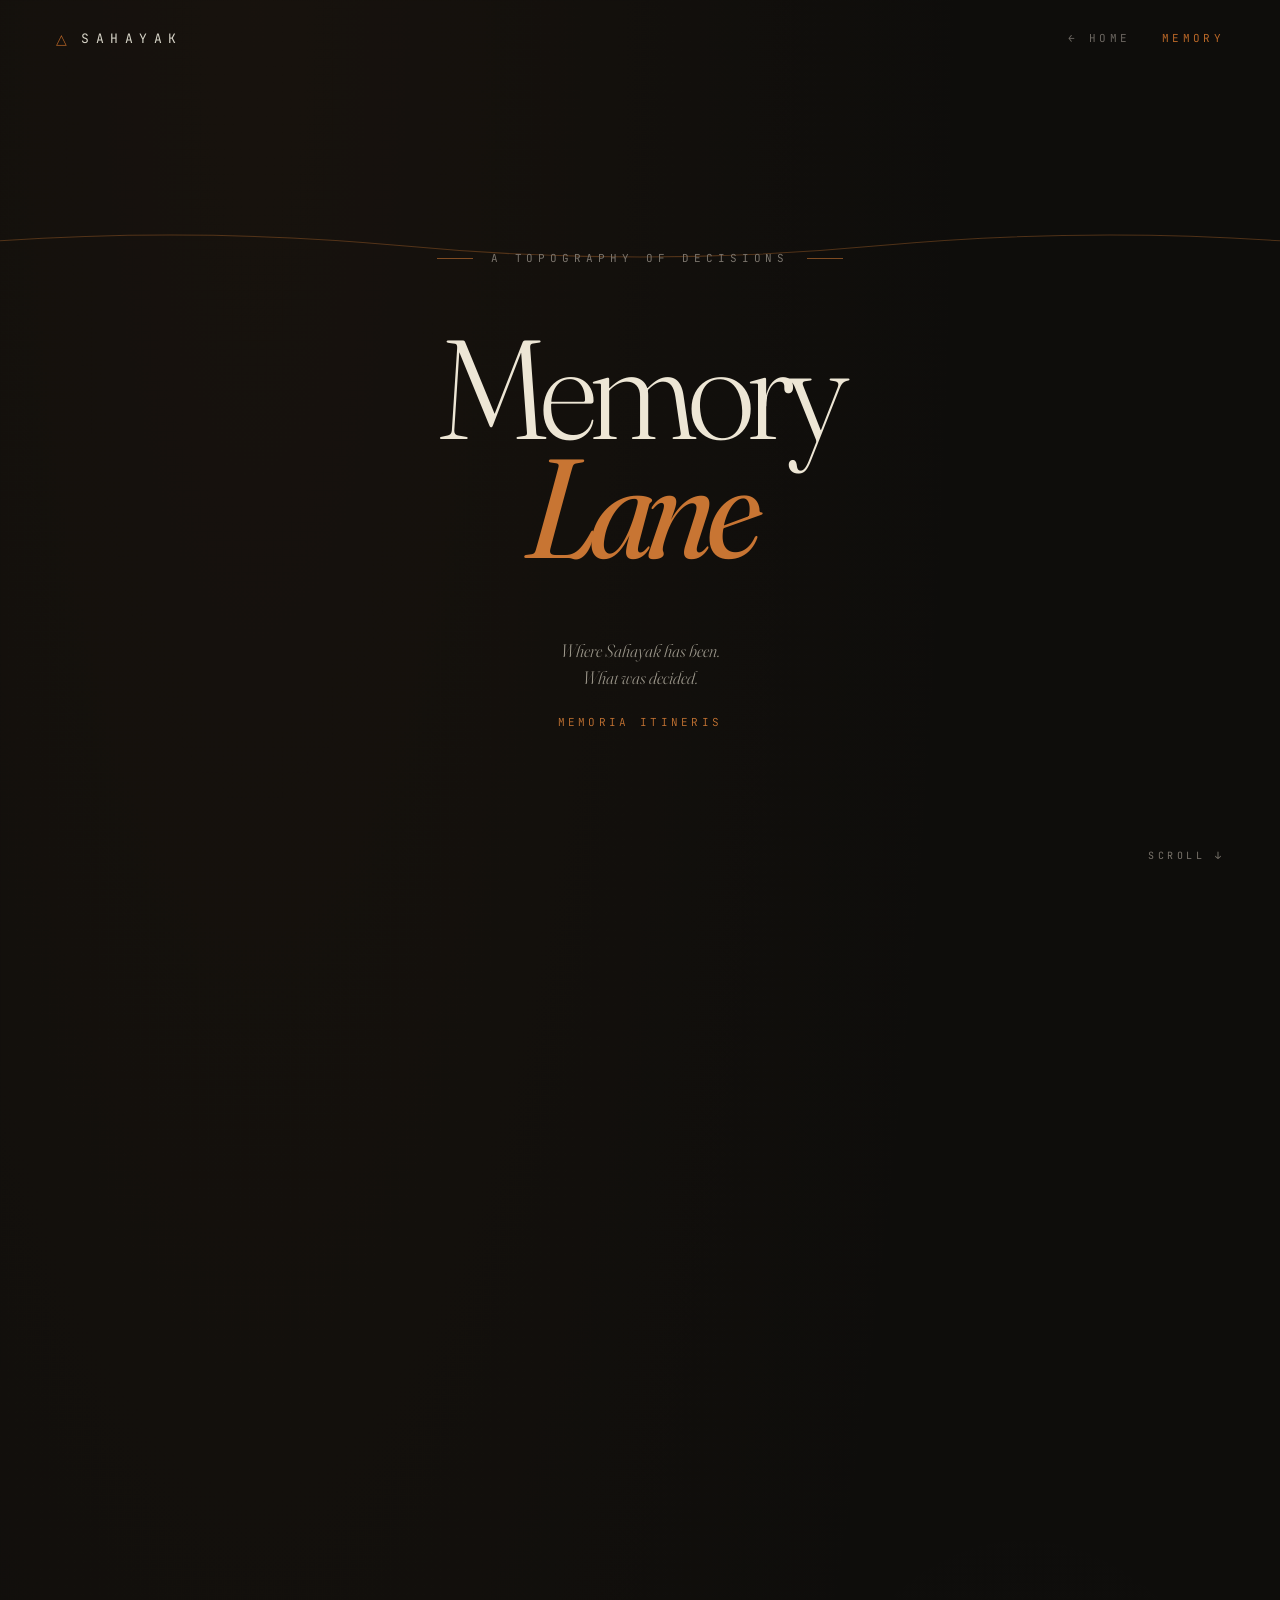
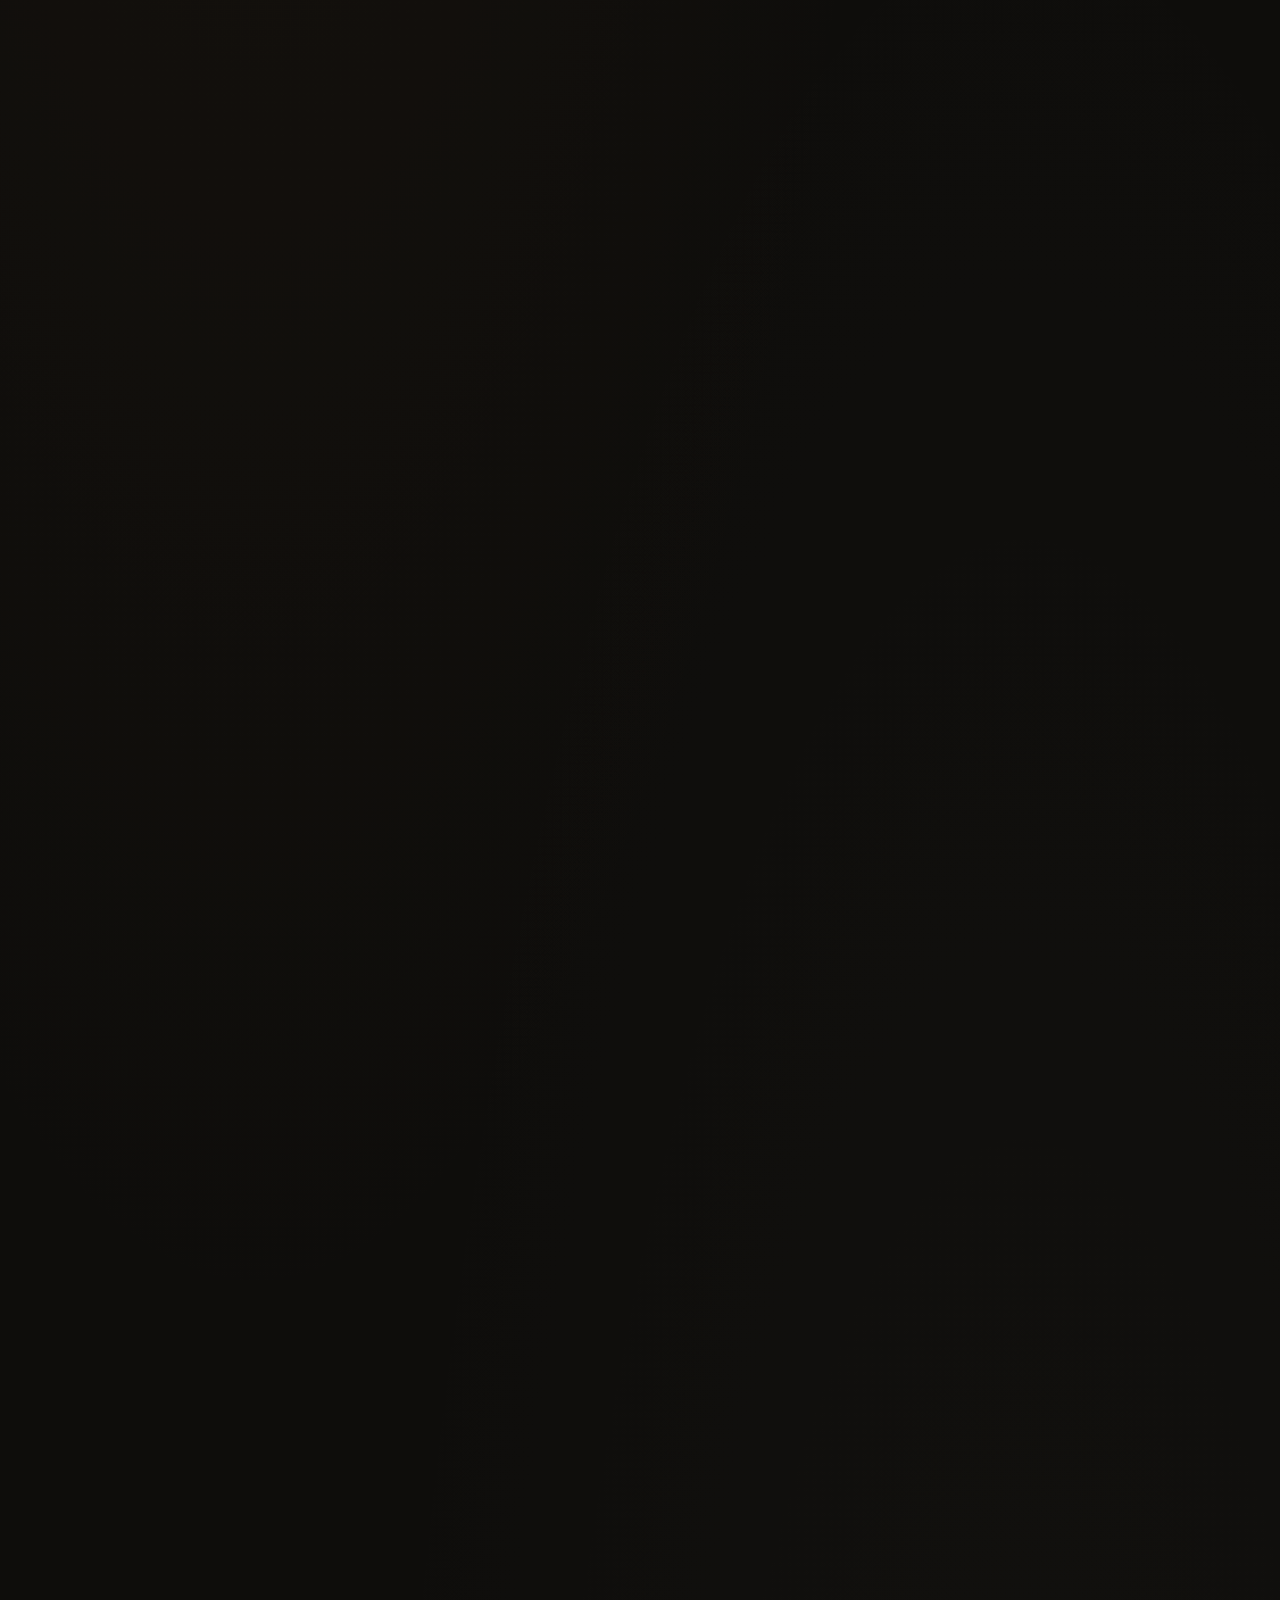
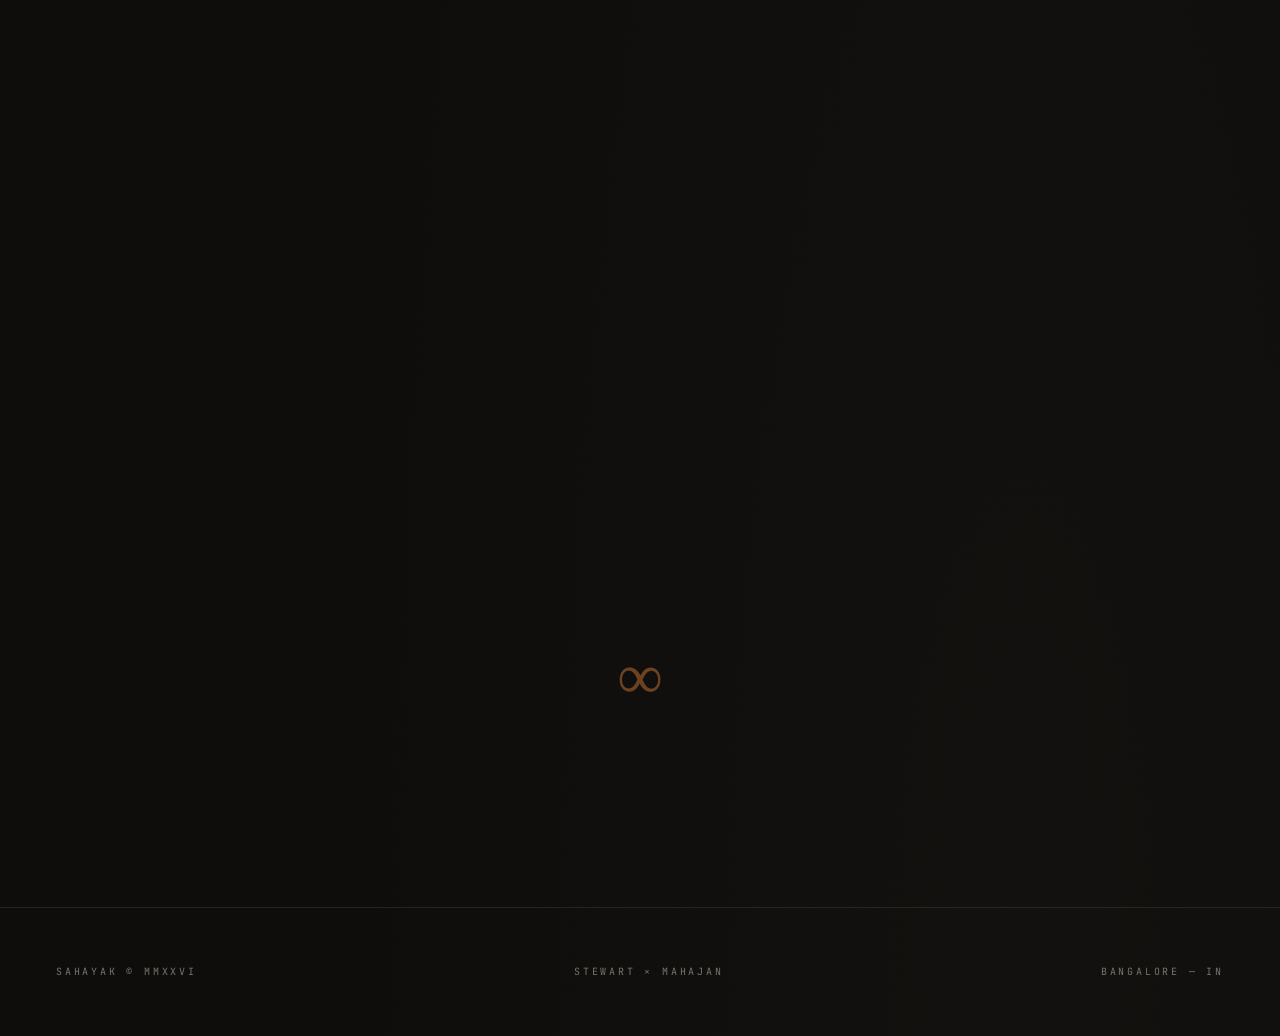
==== timeline.html @ dd137650 "Add /timeline.html — surreal constellation + winding river of milestones (I-VII)" ====
<!DOCTYPE html>
<html lang="en">
<head>
  <meta charset="UTF-8">
  <meta name="viewport" content="width=device-width, initial-scale=1.0">
  <title>Sahayak — Memory Lane</title>
  <meta name="description" content="Where Sahayak has been. A topography of decisions.">
  <meta property="og:title" content="Sahayak — Memory Lane">
  <meta property="og:description" content="A topography of decisions.">
  <link rel="preconnect" href="https://fonts.googleapis.com">
  <link rel="preconnect" href="https://fonts.gstatic.com" crossorigin>
  <link href="https://fonts.googleapis.com/css2?family=Fraunces:opsz,wght@9..144,200..700&family=Crimson+Pro:ital,wght@0,300..600;1,300..600&family=JetBrains+Mono:wght@300;400&family=Mukta:wght@200;300&display=swap" rel="stylesheet">
  <link rel="stylesheet" href="style.css">
  <link rel="stylesheet" href="timeline.css">
</head>
<body class="timeline-page">
  <canvas id="cursor-canvas" aria-hidden="true"></canvas>
  <canvas id="stars-canvas" aria-hidden="true"></canvas>

  <header class="site-header">
    <a class="wordmark" href="index.html">
      <span class="mark" aria-hidden="true">△</span>
      <span class="brand">SAHAYAK</span>
    </a>
    <nav>
      <a href="index.html" class="nav-item">← Home</a>
      <span class="nav-item accent">Memory</span>
    </nav>
  </header>

  <section class="timeline-hero">
    <div class="horizon-line" aria-hidden="true">
      <svg viewBox="0 0 1200 60" preserveAspectRatio="none">
        <path d="M 0 30 Q 200 8, 400 30 T 800 30 T 1200 30" fill="none" stroke="rgba(200,117,51,0.35)" stroke-width="1"/>
      </svg>
    </div>
    <div class="hero-meta">A topography of decisions</div>
    <h1 class="timeline-title">
      <span class="word-1">Memory</span>
      <span class="word-2">Lane</span>
    </h1>
    <p class="subtitle">
      Where Sahayak has been.<br>
      What was decided.<br>
      <span class="latin">memoria itineris</span>
    </p>
    <div class="hero-scroll-hint">scroll&nbsp;↓</div>
  </section>

  <section class="timeline-track">
    <svg class="river" id="river-svg" aria-hidden="true"></svg>

    <article class="milestone left" data-index="1">
      <div class="numeral" aria-hidden="true">I</div>
      <div class="milestone-card">
        <div class="milestone-date">XXVI&nbsp;·&nbsp;MAY&nbsp;·&nbsp;MMXXVI <span class="moment">— first light</span></div>
        <h3 class="milestone-title">A Question Was Put on Paper</h3>
        <p class="milestone-body">
          The first sketch. <em>Delivery, in difficult Indian conditions.</em><br>
          Three use cases. Six environments.<br>
          The shape of a question.
        </p>
        <div class="milestone-tags">
          <span class="tag">ideation</span>
          <span class="tag">problem</span>
        </div>
      </div>
    </article>

    <article class="milestone right" data-index="2">
      <div class="numeral" aria-hidden="true">II</div>
      <div class="milestone-card">
        <div class="milestone-date">XXVI&nbsp;·&nbsp;MAY&nbsp;·&nbsp;MMXXVI <span class="moment">— mid-afternoon</span></div>
        <h3 class="milestone-title">A Name Surfaced</h3>
        <p class="milestone-body">
          <span class="devanagari-inline">सहायक.</span>&nbsp; <em>"Assistant."</em><br>
          Bangalore. Two hands. Bootstrap.<br>
          Ground, never air.
        </p>
        <div class="milestone-tags">
          <span class="tag">name</span>
          <span class="tag">place</span>
          <span class="tag">crew</span>
          <span class="tag">form</span>
        </div>
      </div>
    </article>

    <article class="milestone left" data-index="3">
      <div class="numeral" aria-hidden="true">III</div>
      <div class="milestone-card">
        <div class="milestone-date">XXVI&nbsp;·&nbsp;MAY&nbsp;·&nbsp;MMXXVI <span class="moment">— dusk</span></div>
        <h3 class="milestone-title">The Gate Opened</h3>
        <p class="milestone-body">
          Tech parks fell away. Campuses came forward.<br>
          <em>"Mess closes at nine. Students stay up till two."</em><br>
          The five-hour gap is where Sahayak lives.
        </p>
        <div class="milestone-tags">
          <span class="tag">beachhead</span>
          <span class="tag">campus</span>
          <span class="tag">pivot</span>
        </div>
      </div>
    </article>

    <article class="milestone right" data-index="4">
      <div class="numeral" aria-hidden="true">IV</div>
      <div class="milestone-card">
        <div class="milestone-date">XXVII&nbsp;·&nbsp;MAY&nbsp;·&nbsp;MMXXVI <span class="moment">— morning</span></div>
        <h3 class="milestone-title">Ten Lines on a Board</h3>
        <p class="milestone-body">
          Routing. Container. Obstacles — even monkeys.<br>
          Weather. Safety. Privacy. Operation. Maintenance.<br>
          Monitoring of rover sensors. <em>Ten anchors.</em>
        </p>
        <div class="milestone-tags">
          <span class="tag">requirements</span>
          <span class="tag">v0</span>
        </div>
      </div>
    </article>

    <article class="milestone left" data-index="5">
      <div class="numeral" aria-hidden="true">V</div>
      <div class="milestone-card">
        <div class="milestone-date">XXVII&nbsp;·&nbsp;MAY&nbsp;·&nbsp;MMXXVI <span class="moment">— evening</span></div>
        <h3 class="milestone-title">The Architecture Drew Itself</h3>
        <p class="milestone-body">
          People. Environment. Maintenance. <em>Rover.</em><br>
          Four sub-systems unfolded: Structure, Electronics, Computing, Charging.<br>
          The boxes did not merge — they connected.
        </p>
        <div class="milestone-tags">
          <span class="tag">architecture</span>
          <span class="tag">system</span>
          <span class="tag">connections</span>
        </div>
      </div>
    </article>

    <article class="milestone right" data-index="6">
      <div class="numeral" aria-hidden="true">VI</div>
      <div class="milestone-card">
        <div class="milestone-date">XXVII&nbsp;·&nbsp;MAY&nbsp;·&nbsp;MMXXVI <span class="moment">— same evening</span></div>
        <h3 class="milestone-title">Twenty Kilometres. Three Kilograms.</h3>
        <p class="milestone-body">
          The first numbers were committed.<br>
          And four anchors were fastened to the rest:<br>
          <em>frugal · autonomous · affordable · of value to people.</em>
        </p>
        <div class="milestone-tags">
          <span class="tag">objectives</span>
          <span class="tag">values</span>
        </div>
      </div>
    </article>

    <article class="milestone left future" data-index="7">
      <div class="numeral" aria-hidden="true">VII</div>
      <div class="milestone-card future-card">
        <div class="milestone-date">—&nbsp;·&nbsp;?&nbsp;·&nbsp;MMXXVI <span class="moment">— to come</span></div>
        <h3 class="milestone-title">The Next Whiteboard</h3>
        <p class="milestone-body">
          Vendor. Property admin. Fleet ops. Compliance.<br>
          The Charging box waits to be unpacked.<br>
          <em>The river continues.</em>
        </p>
        <div class="milestone-tags">
          <span class="tag future-tag">future</span>
        </div>
      </div>
    </article>

    <div class="river-end" aria-hidden="true">∞</div>
  </section>

  <footer>
    <div class="footer-row">
      <span>Sahayak © MMXXVI</span>
      <span class="footer-center">Stewart × Mahajan</span>
      <span>Bangalore — IN</span>
    </div>
  </footer>

  <script src="script.js"></script>
  <script src="timeline.js"></script>
</body>
</html>
---- style.css ----
/* =========================================================
   Sahayak — Cartography of Motion
   Editorial-scholarly meets parametric geometry.
   ========================================================= */

:root {
  --bg: #0E0D0B;
  --bg-2: #15130F;
  --fg: #EDE6D5;
  --fg-dim: rgba(237, 230, 213, 0.65);
  --accent: #C87533;
  --accent-soft: rgba(200, 117, 51, 0.35);
  --accent-faint: rgba(200, 117, 51, 0.12);
  --muted: #7A746C;
  --muted-line: rgba(237, 230, 213, 0.10);
  --max-w: 1280px;
  --pad: 56px;
  --ease: cubic-bezier(0.16, 1, 0.3, 1);
}

*, *::before, *::after { margin: 0; padding: 0; box-sizing: border-box; }

html { scroll-behavior: smooth; }

html, body {
  background: var(--bg);
  color: var(--fg);
  font-family: 'Crimson Pro', 'EB Garamond', Georgia, serif;
  font-size: 18px;
  line-height: 1.6;
  overflow-x: hidden;
  -webkit-font-smoothing: antialiased;
  -moz-osx-font-smoothing: grayscale;
  text-rendering: optimizeLegibility;
}

body {
  cursor: crosshair;
  background:
    radial-gradient(ellipse at 20% 0%, rgba(200, 117, 51, 0.05) 0%, transparent 50%),
    radial-gradient(ellipse at 80% 100%, rgba(237, 230, 213, 0.02) 0%, transparent 50%),
    var(--bg);
}

::selection {
  background: var(--accent);
  color: var(--bg);
}

a {
  color: var(--accent);
  text-decoration: none;
  border-bottom: 1px solid var(--accent-soft);
  transition: border-color 0.4s var(--ease);
}
a:hover { border-color: var(--accent); }

/* --- Cursor canvas --- */
#cursor-canvas {
  position: fixed;
  inset: 0;
  pointer-events: none;
  z-index: 100;
}

/* --- Header --- */
.site-header {
  position: fixed;
  top: 0; left: 0; right: 0;
  padding: 28px var(--pad);
  display: flex;
  justify-content: space-between;
  align-items: center;
  z-index: 50;
  mix-blend-mode: difference;
}

.wordmark {
  display: flex;
  align-items: center;
  gap: 14px;
}

.wordmark .mark {
  color: var(--accent);
  font-size: 14px;
  display: inline-block;
  transform-origin: center;
  animation: mark-pulse 4.2s var(--ease) infinite;
}

@keyframes mark-pulse {
  0%, 100% { opacity: 1; transform: scale(1) rotate(0deg); }
  50%      { opacity: 0.45; transform: scale(0.78) rotate(180deg); }
}

.wordmark .brand {
  font-family: 'JetBrains Mono', monospace;
  font-size: 13px;
  letter-spacing: 0.5em;
  font-weight: 400;
}

.site-header nav {
  display: flex;
  gap: 32px;
  font-family: 'JetBrains Mono', monospace;
  font-size: 11px;
  letter-spacing: 0.3em;
  color: var(--muted);
  text-transform: uppercase;
}

.nav-item.accent { color: var(--accent); }

/* Anchor used inside nav — kill underline + accent override from base `a` rule */
.site-header nav a.nav-item {
  color: var(--muted);
  border-bottom: none;
  text-decoration: none;
  transition: color 0.4s var(--ease);
}
.site-header nav a.nav-item:hover { color: var(--accent); }

/* --- Section markers --- */
.section-marker {
  font-family: 'JetBrains Mono', monospace;
  font-size: 10px;
  letter-spacing: 0.4em;
  color: var(--muted);
  text-transform: uppercase;
  margin-bottom: 72px;
  padding-bottom: 18px;
  border-bottom: 1px solid var(--muted-line);
  max-width: 220px;
}

/* =========================================================
   HERO
   ========================================================= */
.hero {
  position: relative;
  height: 100vh;
  min-height: 720px;
  display: flex;
  align-items: center;
  justify-content: center;
  overflow: hidden;
}

#hero-canvas {
  position: absolute;
  inset: 0;
  width: 100%;
  height: 100%;
  z-index: 1;
}

.hero-content {
  position: relative;
  z-index: 2;
  text-align: center;
  padding: 0 24px;
}

.hero-meta {
  font-family: 'JetBrains Mono', monospace;
  font-size: 11px;
  letter-spacing: 0.45em;
  color: var(--muted);
  text-transform: uppercase;
  margin-bottom: 56px;
  position: relative;
}

.hero-meta::before,
.hero-meta::after {
  content: '';
  display: inline-block;
  width: 32px;
  height: 1px;
  background: var(--accent);
  vertical-align: middle;
  margin: 0 18px;
  opacity: 0.6;
}

.hero-title {
  position: relative;
  line-height: 1;
  display: inline-block;
}

.hero-title .latin {
  display: block;
  font-family: 'Fraunces', serif;
  font-weight: 400;
  font-size: clamp(72px, 13vw, 200px);
  letter-spacing: -0.045em;
  font-variation-settings: "opsz" 144, "SOFT" 30;
  position: relative;
  z-index: 3;
}

.hero-title .devanagari {
  display: block;
  position: absolute;
  top: 32%;
  left: 50%;
  transform: translateX(-50%);
  font-family: 'Mukta', sans-serif;
  font-size: clamp(36px, 5.5vw, 84px);
  color: var(--accent);
  opacity: 0.22;
  font-weight: 200;
  z-index: 1;
  letter-spacing: 0.08em;
  white-space: nowrap;
  pointer-events: none;
}

.hero-tagline {
  margin-top: 72px;
  font-family: 'Fraunces', serif;
  font-style: italic;
  font-weight: 300;
  font-variation-settings: "opsz" 144;
  font-size: clamp(17px, 1.4vw, 21px);
  line-height: 1.55;
  color: var(--fg);
  max-width: 480px;
  margin-left: auto;
  margin-right: auto;
}

.hero-tagline .meta {
  display: block;
  margin-top: 18px;
  font-style: normal;
  color: var(--muted);
  font-family: 'JetBrains Mono', monospace;
  font-size: 11px;
  letter-spacing: 0.22em;
  text-transform: uppercase;
}

.hero-coordinates {
  position: absolute;
  bottom: 40px;
  left: var(--pad);
  display: flex;
  gap: 12px;
  font-family: 'JetBrains Mono', monospace;
  font-size: 10px;
  letter-spacing: 0.2em;
  color: var(--muted);
  z-index: 2;
  text-transform: uppercase;
}

.hero-coordinates .dot { color: var(--accent); }

.hero-scroll-hint {
  position: absolute;
  bottom: 40px;
  right: var(--pad);
  font-family: 'JetBrains Mono', monospace;
  font-size: 10px;
  letter-spacing: 0.35em;
  color: var(--muted);
  z-index: 2;
  text-transform: uppercase;
  animation: scroll-hint 2.4s var(--ease) infinite;
}

@keyframes scroll-hint {
  0%, 100% { transform: translateY(0); opacity: 0.6; }
  50%      { transform: translateY(8px); opacity: 1; }
}

/* =========================================================
   THESIS
   ========================================================= */
.thesis {
  position: relative;
  padding: 240px var(--pad) 200px;
  max-width: var(--max-w);
  margin: 0 auto;
  display: grid;
  grid-template-columns: 1fr 280px;
  gap: 96px;
  align-items: start;
}

.thesis .section-marker {
  grid-column: 1 / -1;
}

.pullquote {
  font-family: 'Fraunces', serif;
  font-weight: 300;
  font-variation-settings: "opsz" 144;
  font-size: clamp(36px, 4.8vw, 64px);
  line-height: 1.18;
  letter-spacing: -0.018em;
  max-width: 900px;
}

.pullquote .quote-mark {
  font-size: 1.4em;
  color: var(--accent);
  vertical-align: 0.1em;
  margin-right: 0.05em;
  font-style: italic;
  font-weight: 400;
}

.pullquote .quote-mark.closing {
  margin-right: 0;
  margin-left: 0.05em;
}

.pullquote .num {
  font-style: italic;
  color: var(--accent);
  font-variation-settings: "opsz" 144;
  font-weight: 400;
}

.pullquote .emphasis {
  font-style: italic;
  color: var(--fg);
  background-image: linear-gradient(transparent 65%, var(--accent-soft) 65%);
  padding: 0 2px;
}

.margin-note {
  font-family: 'Crimson Pro', serif;
  font-style: italic;
  font-size: 14px;
  line-height: 1.7;
  color: var(--muted);
  padding-top: 24px;
  border-top: 1px solid var(--accent);
  position: relative;
}

.margin-note::before {
  content: '✦';
  position: absolute;
  top: -10px;
  left: 0;
  font-size: 12px;
  color: var(--accent);
  background: var(--bg);
  padding-right: 8px;
  font-style: normal;
}

/* =========================================================
   MATH INTERLUDE
   ========================================================= */
.math-interlude {
  position: relative;
  height: 90vh;
  min-height: 600px;
  padding: 0 var(--pad);
  display: flex;
  flex-direction: column;
  align-items: center;
  justify-content: center;
  overflow: hidden;
}

#math-canvas {
  position: absolute;
  inset: 0;
  width: 100%;
  height: 100%;
  z-index: 1;
}

.math-text {
  position: relative;
  z-index: 2;
  text-align: center;
  background: radial-gradient(ellipse at center, rgba(14, 13, 11, 0.92) 25%, rgba(14, 13, 11, 0.4) 65%, transparent 100%);
  padding: 64px 48px;
  max-width: 720px;
}

.math-text .caption {
  font-family: 'Fraunces', serif;
  font-style: italic;
  font-weight: 300;
  font-variation-settings: "opsz" 144;
  font-size: clamp(20px, 2vw, 28px);
  line-height: 1.5;
  color: var(--fg);
}

.math-text .formula {
  display: inline-block;
  margin-top: 36px;
  font-family: 'JetBrains Mono', monospace;
  font-style: normal;
  font-size: 13px;
  color: var(--accent);
  letter-spacing: 0.08em;
  padding: 14px 26px;
  border-top: 1px solid var(--accent);
  border-bottom: 1px solid var(--accent);
}

/* =========================================================
   NUMBERS
   ========================================================= */
.numbers {
  padding: 200px var(--pad);
  max-width: var(--max-w);
  margin: 0 auto;
}

.stat-grid {
  display: grid;
  grid-template-columns: repeat(2, 1fr);
  gap: 112px 96px;
}

.stat {
  position: relative;
}

.stat::before {
  content: '';
  display: block;
  width: 32px;
  height: 1px;
  background: var(--accent);
  margin-bottom: 32px;
}

.number-wrap {
  display: flex;
  align-items: baseline;
  gap: 6px;
}

.stat .number {
  font-family: 'Fraunces', serif;
  font-size: clamp(80px, 9vw, 144px);
  font-weight: 300;
  font-variation-settings: "opsz" 144;
  line-height: 0.88;
  letter-spacing: -0.045em;
  color: var(--fg);
  font-feature-settings: "tnum";
}

.stat .unit {
  font-family: 'Fraunces', serif;
  font-size: clamp(40px, 4vw, 56px);
  font-weight: 200;
  color: var(--accent);
  line-height: 1;
  font-variation-settings: "opsz" 144;
}

.stat .caption {
  font-family: 'Crimson Pro', serif;
  font-style: italic;
  font-size: 16px;
  color: var(--muted);
  margin-top: 28px;
  max-width: 380px;
  line-height: 1.55;
}

/* =========================================================
   COLOPHON
   ========================================================= */
.colophon {
  padding: 200px var(--pad);
  max-width: 760px;
  margin: 0 auto;
  text-align: center;
}

.colophon .section-marker {
  margin: 0 auto 72px;
  text-align: center;
}

.colophon-body { margin-top: 32px; }

.colophon .lede {
  font-family: 'Fraunces', serif;
  font-size: clamp(24px, 2.2vw, 32px);
  line-height: 1.5;
  font-weight: 300;
  font-variation-settings: "opsz" 144;
  letter-spacing: -0.01em;
}

.colophon em {
  font-style: italic;
  color: var(--accent);
  font-variation-settings: "opsz" 144;
  font-weight: 400;
}

.colophon .sublede {
  margin-top: 28px;
  font-family: 'JetBrains Mono', monospace;
  font-size: 11px;
  letter-spacing: 0.3em;
  color: var(--muted);
  text-transform: uppercase;
}

.colophon .rule {
  width: 56px;
  height: 1px;
  background: var(--accent);
  border: none;
  margin: 56px auto;
  position: relative;
}

.colophon .rule::before,
.colophon .rule::after {
  content: '';
  position: absolute;
  top: -2px;
  width: 3px;
  height: 3px;
  background: var(--accent);
  border-radius: 50%;
}

.colophon .rule::before { left: -8px; }
.colophon .rule::after  { right: -8px; }

.colophon .footnote {
  font-family: 'Fraunces', serif;
  font-style: italic;
  font-weight: 300;
  font-variation-settings: "opsz" 144;
  font-size: clamp(17px, 1.4vw, 21px);
  color: var(--muted);
  line-height: 1.65;
}

/* =========================================================
   FOOTER
   ========================================================= */
footer {
  padding: 56px var(--pad);
  border-top: 1px solid var(--muted-line);
}

.footer-row {
  display: flex;
  justify-content: space-between;
  align-items: center;
  font-family: 'JetBrains Mono', monospace;
  font-size: 10px;
  letter-spacing: 0.28em;
  color: var(--muted);
  text-transform: uppercase;
}

/* =========================================================
   REVEAL ON SCROLL
   ========================================================= */
.reveal {
  opacity: 0;
  transform: translateY(40px);
  transition: opacity 1.4s var(--ease), transform 1.4s var(--ease);
}

.reveal.visible {
  opacity: 1;
  transform: translateY(0);
}

/* =========================================================
   RESPONSIVE
   ========================================================= */
@media (max-width: 900px) {
  :root { --pad: 28px; }

  .site-header { padding: 18px 24px; }
  .hero-coordinates { left: 24px; bottom: 24px; }
  .hero-scroll-hint { right: 24px; bottom: 24px; }
  .hero-meta::before, .hero-meta::after { width: 18px; margin: 0 10px; }

  .thesis {
    padding: 140px 24px 100px;
    grid-template-columns: 1fr;
    gap: 48px;
  }

  .stat-grid {
    grid-template-columns: 1fr;
    gap: 72px;
  }

  .numbers, .colophon { padding: 120px 24px; }

  .math-text { padding: 40px 24px; }
}

@media (max-width: 480px) {
  body { font-size: 16px; }
  .hero-meta { font-size: 10px; letter-spacing: 0.3em; }
  .footer-row { flex-direction: column; gap: 12px; }
}

@media (prefers-reduced-motion: reduce) {
  *, *::before, *::after {
    animation-duration: 0.01ms !important;
    transition-duration: 0.01ms !important;
  }
  .reveal { opacity: 1; transform: none; }
}
---- timeline.css ----
/* =========================================================
   Sahayak — Memory Lane (timeline page)
   Surreal-editorial: a constellation, then a flowing river.
   ========================================================= */

.timeline-page {
  position: relative;
}

#stars-canvas {
  position: fixed;
  inset: 0;
  z-index: 0;
  pointer-events: none;
}

/* Home link in header */
.timeline-page .wordmark {
  text-decoration: none;
  border-bottom: none;
  color: inherit;
}

/* === HERO === */
.timeline-hero {
  position: relative;
  min-height: 100vh;
  display: flex;
  flex-direction: column;
  align-items: center;
  justify-content: center;
  padding: 140px 24px 56px;
  text-align: center;
  z-index: 2;
  overflow: hidden;
}

.horizon-line {
  position: absolute;
  top: 24%;
  left: -5%;
  right: -5%;
  height: 60px;
  pointer-events: none;
  animation: horizon-drift 18s ease-in-out infinite;
}

.horizon-line svg {
  width: 100%;
  height: 60px;
  display: block;
}

@keyframes horizon-drift {
  0%, 100% { transform: translateY(0) scaleX(1); }
  50%      { transform: translateY(14px) scaleX(1.04); }
}

.timeline-hero .hero-meta {
  font-family: 'JetBrains Mono', monospace;
  font-size: 11px;
  letter-spacing: 0.45em;
  color: var(--muted);
  text-transform: uppercase;
  margin-bottom: 56px;
  position: relative;
}

.timeline-hero .hero-meta::before,
.timeline-hero .hero-meta::after {
  content: '';
  display: inline-block;
  width: 36px;
  height: 1px;
  background: var(--accent);
  vertical-align: middle;
  margin: 0 18px;
  opacity: 0.6;
}

.timeline-title {
  font-family: 'Fraunces', serif;
  font-weight: 300;
  font-variation-settings: "opsz" 144, "SOFT" 30;
  font-size: clamp(72px, 11vw, 180px);
  letter-spacing: -0.05em;
  line-height: 0.92;
  display: flex;
  flex-direction: column;
  align-items: center;
}

.timeline-title .word-1 { color: var(--fg); }

.timeline-title .word-2 {
  font-style: italic;
  color: var(--accent);
  margin-top: -10px;
  font-weight: 400;
}

.timeline-hero .subtitle {
  margin-top: 64px;
  font-family: 'Fraunces', serif;
  font-style: italic;
  font-weight: 300;
  font-variation-settings: "opsz" 144;
  font-size: clamp(17px, 1.4vw, 21px);
  line-height: 1.55;
  color: var(--fg-dim);
  max-width: 420px;
}

.subtitle .latin {
  display: inline-block;
  margin-top: 22px;
  color: var(--accent);
  font-family: 'JetBrains Mono', monospace;
  font-style: normal;
  font-size: 11px;
  letter-spacing: 0.3em;
  text-transform: uppercase;
}

.timeline-hero .hero-scroll-hint {
  position: absolute;
  bottom: 36px;
  font-family: 'JetBrains Mono', monospace;
  font-size: 10px;
  letter-spacing: 0.35em;
  color: var(--muted);
  text-transform: uppercase;
  animation: scroll-hint 2.4s var(--ease) infinite;
}

/* === TIMELINE TRACK === */
.timeline-track {
  position: relative;
  max-width: 1100px;
  margin: 80px auto 200px;
  padding: 0 32px;
  z-index: 2;
}

.river {
  position: absolute;
  top: 0;
  left: 0;
  width: 100%;
  height: 100%;
  pointer-events: none;
  z-index: 1;
  overflow: visible;
}

.river .path-main {
  fill: none;
  stroke: rgba(200, 117, 51, 0.55);
  stroke-width: 1.6;
  stroke-linecap: round;
}

.river .node {
  fill: var(--accent);
  stroke: var(--bg);
  stroke-width: 4;
}

.river .pulse {
  fill: var(--accent);
  opacity: 0.18;
}

/* === MILESTONES === */
.milestone {
  position: relative;
  width: calc(50% - 70px);
  margin: 90px 0;
  z-index: 3;
  opacity: 0;
  transform: translateY(40px);
  transition: opacity 1.4s var(--ease), transform 1.4s var(--ease);
}

.milestone.visible {
  opacity: 1;
  transform: translateY(0);
}

.milestone.left { margin-right: auto; margin-left: 0; }
.milestone.right { margin-left: auto; margin-right: 0; }

.milestone .numeral {
  position: absolute;
  top: -32px;
  font-family: 'Fraunces', serif;
  font-weight: 200;
  font-size: clamp(120px, 14vw, 200px);
  font-variation-settings: "opsz" 144;
  color: rgba(200, 117, 51, 0.07);
  pointer-events: none;
  line-height: 0.85;
  z-index: -1;
  letter-spacing: -0.04em;
}

.milestone.left .numeral { right: -28px; }
.milestone.right .numeral { left: -28px; }

.milestone-card {
  position: relative;
  padding: 40px 36px;
  background: rgba(21, 19, 15, 0.62);
  backdrop-filter: blur(10px) saturate(1.1);
  -webkit-backdrop-filter: blur(10px) saturate(1.1);
  border: 1px solid var(--muted-line);
  border-top: 1px solid var(--accent);
  animation: card-float 7s ease-in-out infinite;
  transition: transform 0.7s var(--ease),
              border-color 0.7s var(--ease),
              box-shadow 0.7s var(--ease);
}

@keyframes card-float {
  0%, 100% { transform: translateY(0); }
  50%      { transform: translateY(-6px); }
}

.milestone-card::before {
  content: '';
  position: absolute;
  inset: 0;
  background: radial-gradient(ellipse at top left, rgba(200,117,51,0.05), transparent 60%);
  pointer-events: none;
}

.milestone-card:hover {
  transform: translateY(-12px) rotate(-0.7deg);
  border-color: var(--accent);
  box-shadow: 0 20px 80px rgba(200, 117, 51, 0.15);
}

.milestone.right .milestone-card:hover {
  transform: translateY(-12px) rotate(0.7deg);
}

.milestone-date {
  font-family: 'JetBrains Mono', monospace;
  font-size: 10px;
  letter-spacing: 0.3em;
  color: var(--accent);
  text-transform: uppercase;
  margin-bottom: 20px;
}

.milestone-date .moment {
  color: var(--muted);
  letter-spacing: 0.15em;
  margin-left: 6px;
  font-style: italic;
  text-transform: none;
}

.milestone-title {
  font-family: 'Fraunces', serif;
  font-weight: 400;
  font-variation-settings: "opsz" 144;
  font-size: clamp(22px, 2.4vw, 32px);
  line-height: 1.2;
  letter-spacing: -0.02em;
  margin-bottom: 18px;
  color: var(--fg);
}

.milestone-body {
  font-family: 'Crimson Pro', serif;
  font-style: italic;
  font-weight: 300;
  font-size: 16.5px;
  line-height: 1.65;
  color: var(--fg-dim);
}

.milestone-body em {
  color: var(--accent);
  font-style: italic;
  font-weight: 400;
}

.devanagari-inline {
  font-family: 'Mukta', sans-serif;
  color: var(--accent);
  font-weight: 300;
  font-style: normal;
}

.milestone-tags {
  display: flex;
  flex-wrap: wrap;
  gap: 6px;
  margin-top: 26px;
}

.tag {
  font-family: 'JetBrains Mono', monospace;
  font-size: 9px;
  letter-spacing: 0.22em;
  text-transform: uppercase;
  color: var(--muted);
  padding: 5px 11px;
  border: 1px solid var(--muted-line);
  border-radius: 1px;
  transition: border-color 0.4s var(--ease), color 0.4s var(--ease);
}

.milestone-card:hover .tag {
  border-color: var(--accent-soft);
}

.tag.future-tag {
  border-color: var(--accent);
  color: var(--accent);
}

/* Future milestone */
.milestone.future .milestone-card {
  border-style: dashed;
  border-top-style: solid;
  opacity: 0.85;
}

.future-card .milestone-title {
  font-style: italic;
  color: var(--accent);
}

/* End of river */
.river-end {
  text-align: center;
  font-family: 'Fraunces', serif;
  font-size: 64px;
  font-weight: 200;
  color: rgba(200, 117, 51, 0.5);
  margin: 100px 0 40px;
  animation: end-breath 4.5s ease-in-out infinite;
  font-variation-settings: "opsz" 144;
  line-height: 1;
}

@keyframes end-breath {
  0%, 100% { opacity: 0.42; transform: scale(1); }
  50%      { opacity: 0.72; transform: scale(1.08); }
}

/* === Nav link override === */
.site-header nav a.nav-item {
  color: var(--muted);
  border-bottom: none;
  text-decoration: none;
  transition: color 0.4s var(--ease);
}

.site-header nav a.nav-item:hover { color: var(--accent); }

.site-header .wordmark:hover .brand {
  color: var(--accent);
  transition: color 0.4s var(--ease);
}

/* === Responsive === */
@media (max-width: 900px) {
  .timeline-track { padding: 0 24px; }

  .milestone {
    width: 100%;
    margin: 60px 0;
  }
  .milestone.left, .milestone.right {
    margin-left: auto;
    margin-right: auto;
  }
  .milestone .numeral {
    font-size: 120px;
    top: -16px;
  }
  .milestone.left .numeral { right: 8px; }
  .milestone.right .numeral { left: 8px; }

  .river {
    /* Reduce path visibility on mobile — it ends up too narrow */
    opacity: 0.55;
  }

  .timeline-hero { padding: 100px 24px 40px; }
  .horizon-line { top: 28%; }
}

@media (max-width: 480px) {
  .milestone-card { padding: 28px 22px; }
}

@media (prefers-reduced-motion: reduce) {
  .milestone-card,
  .horizon-line,
  .river-end { animation: none !important; }
  .milestone { opacity: 1; transform: none; }
}
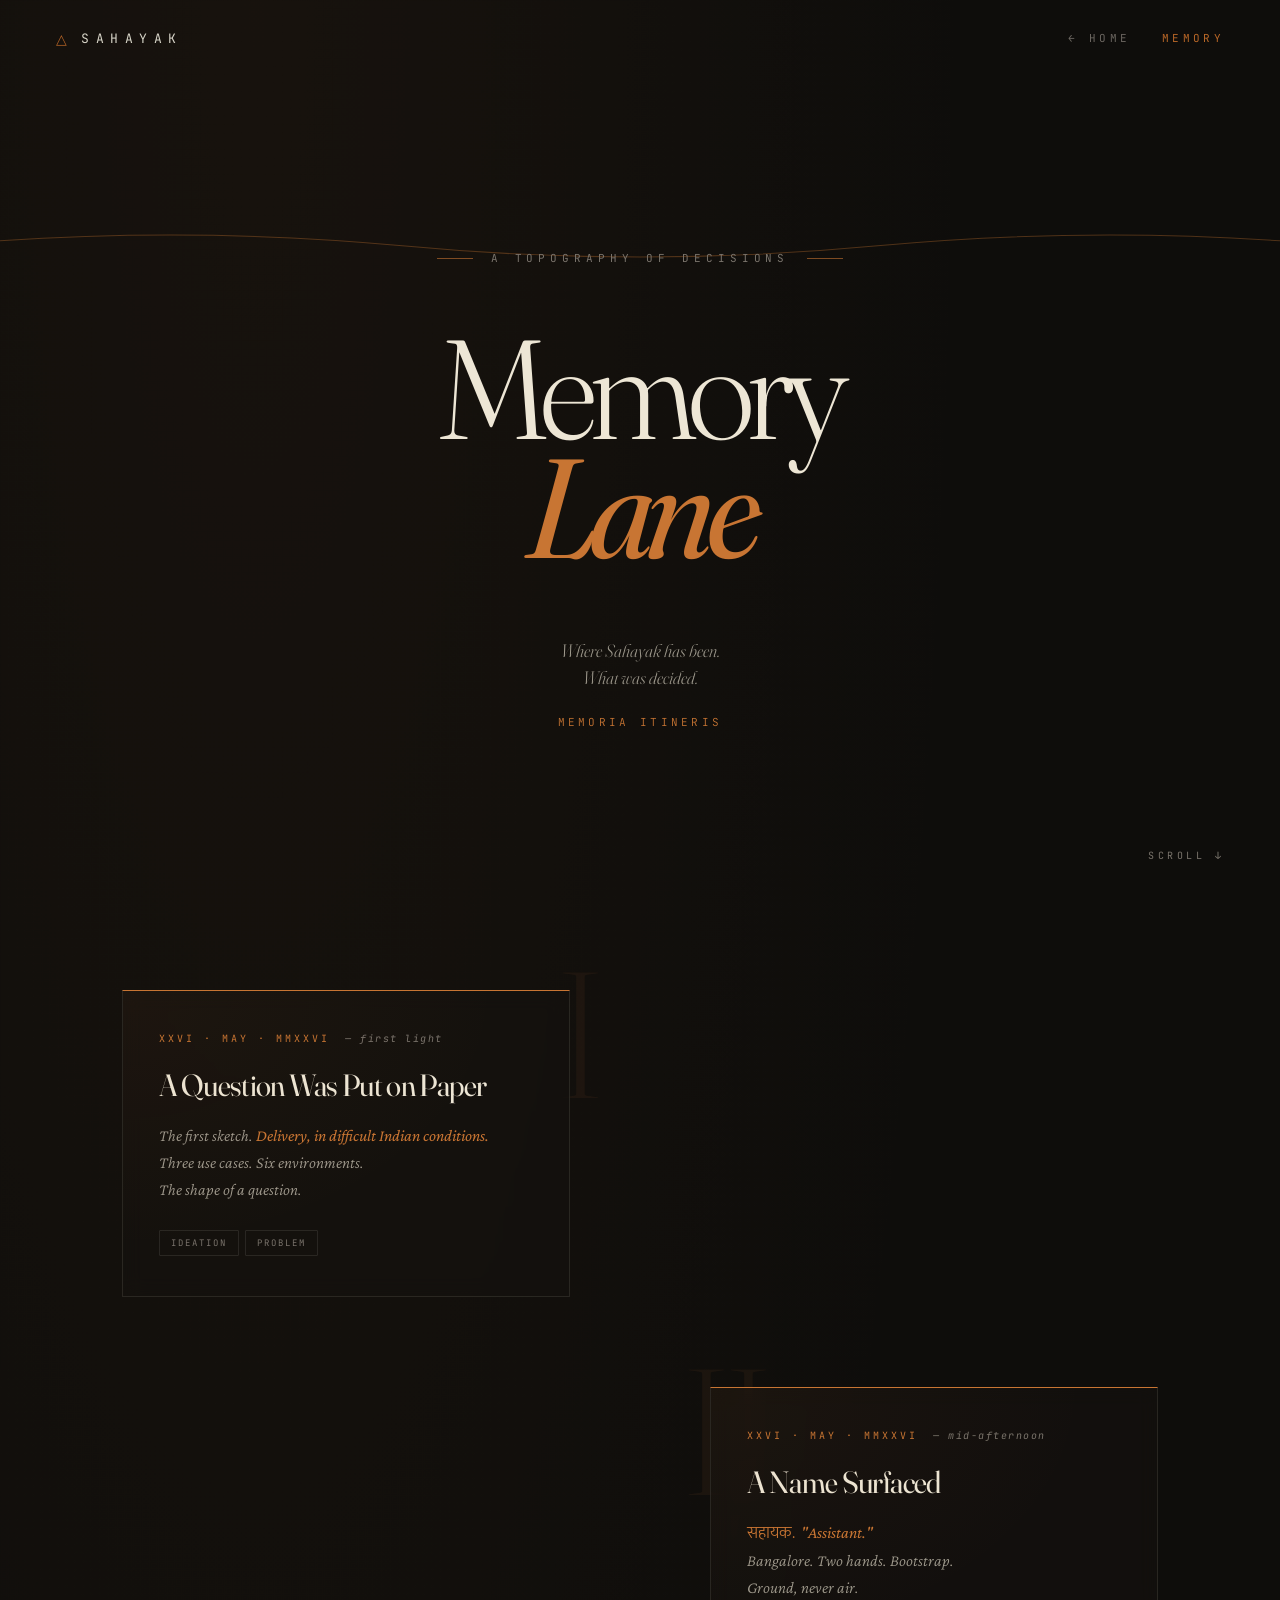
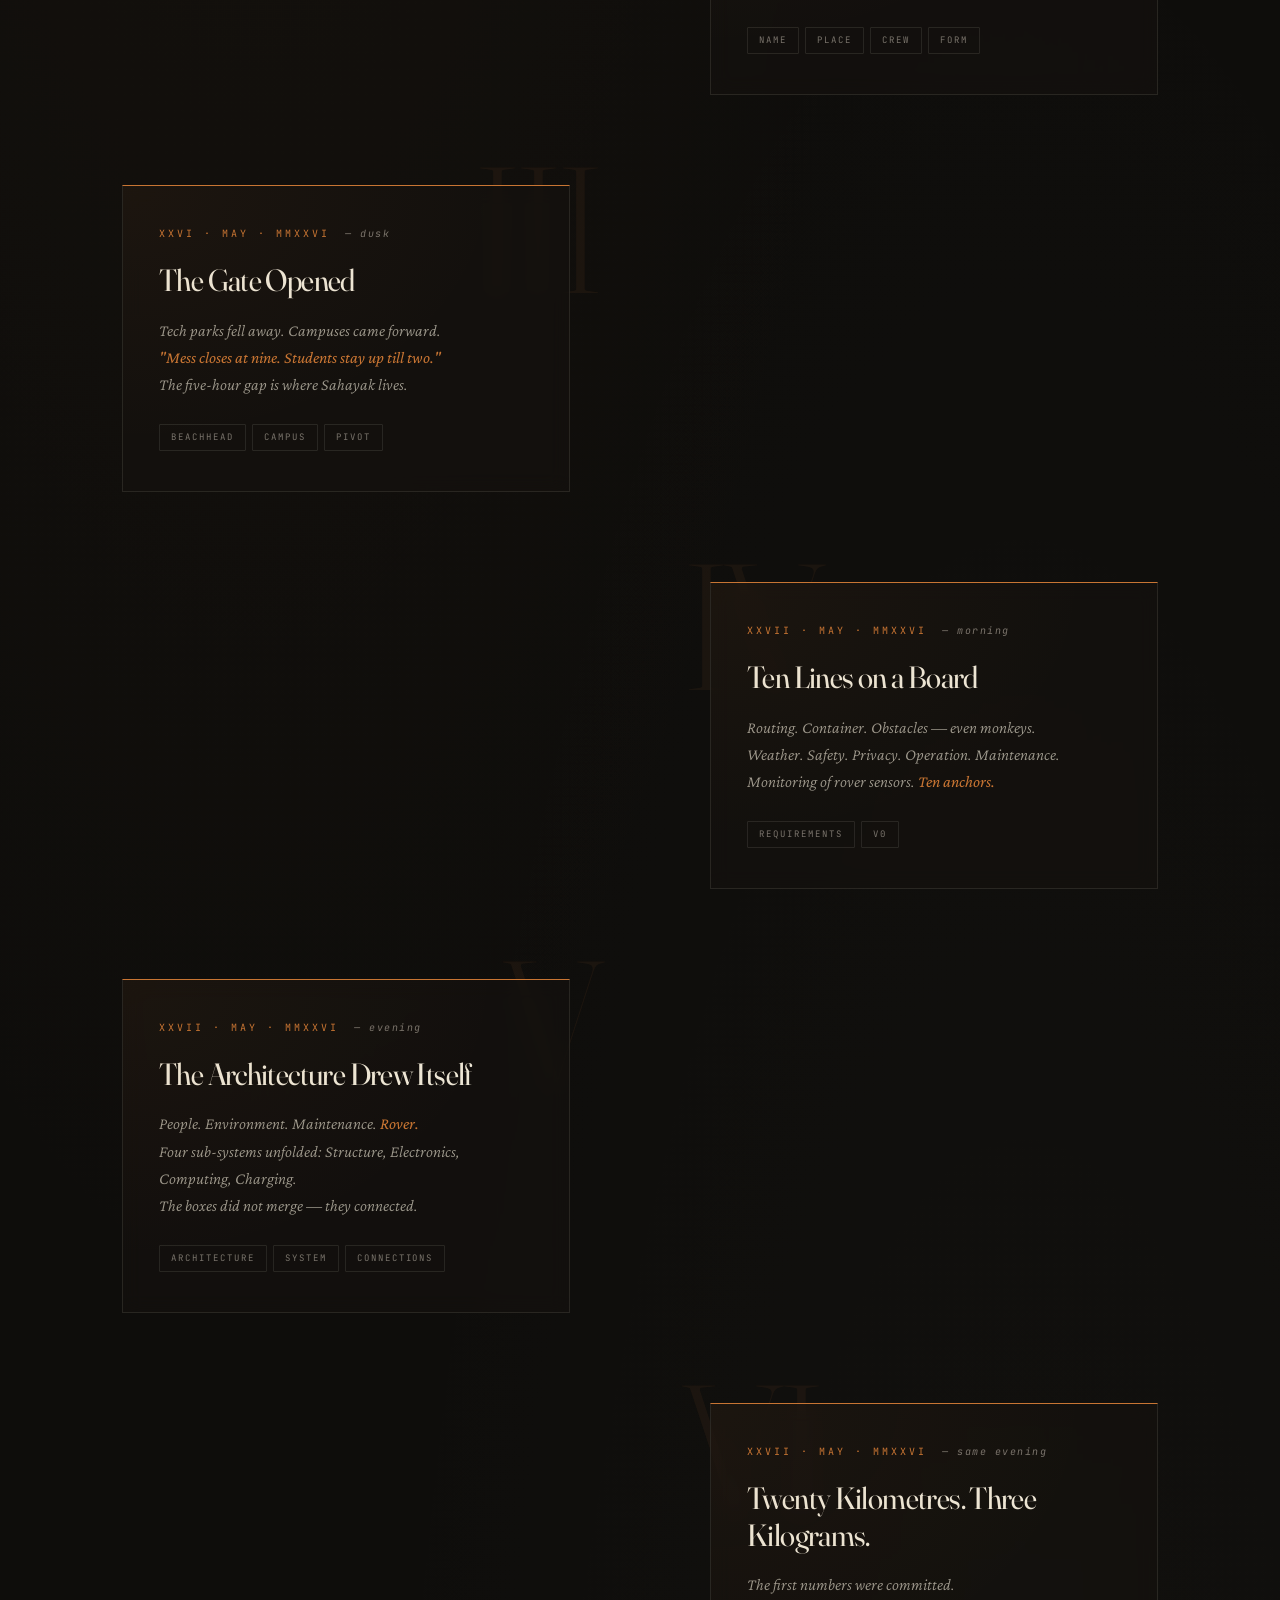
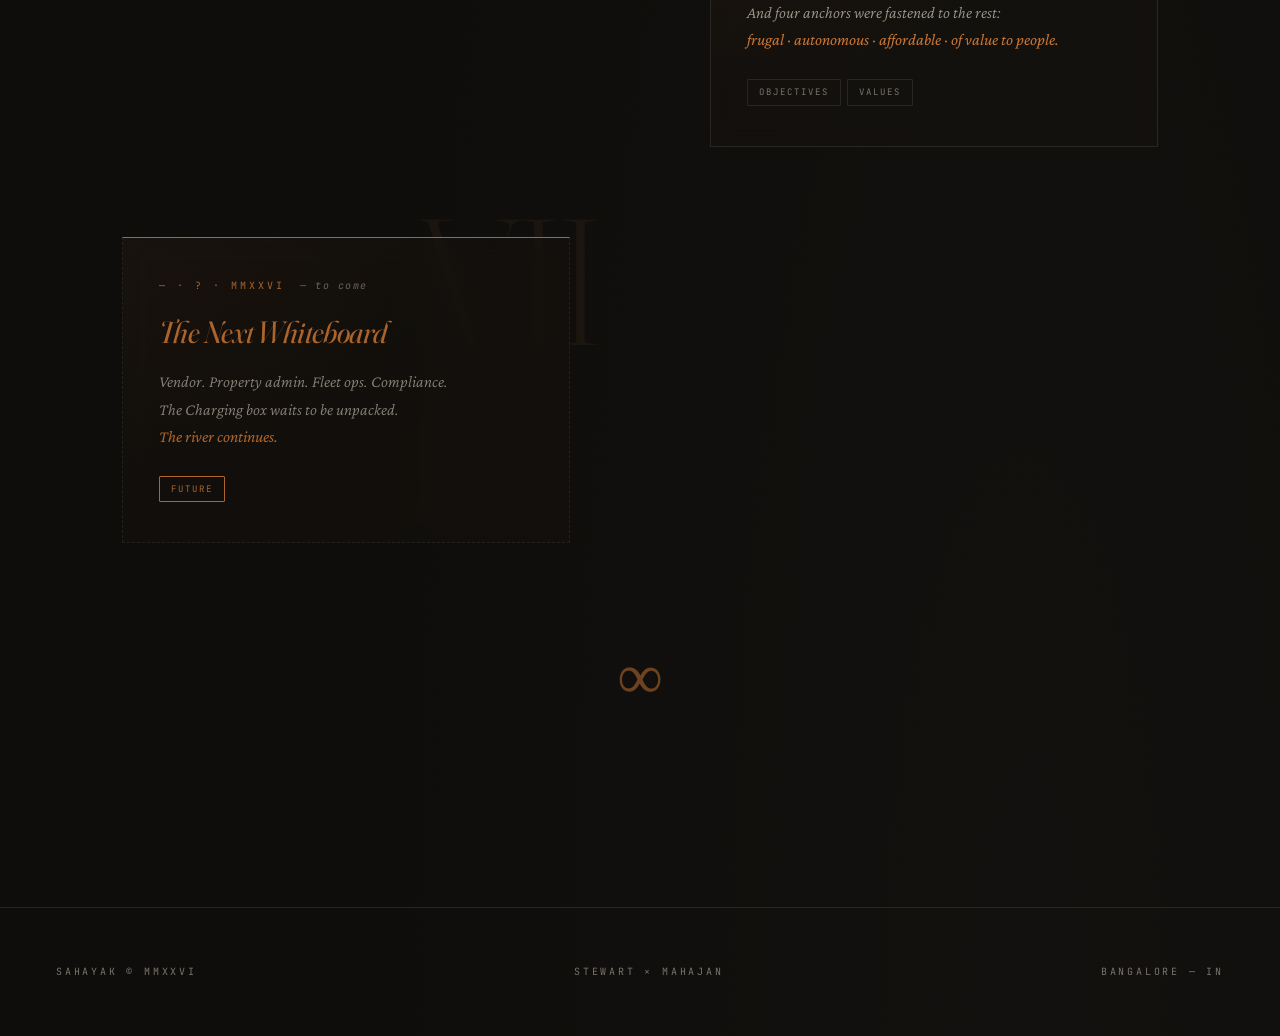
==== commit 992d96b4: "Add click-to-open milestone modals (rich detail per stage) + glowing streaks traveling along the riv" ====
--- a/timeline.html
+++ b/timeline.html
@@ -175,6 +175,24 @@
     <div class="river-end" aria-hidden="true">∞</div>
   </section>
 
+  <!-- Detail modal — populated by JS from milestoneData -->
+  <div class="modal" id="memory-modal" aria-hidden="true" role="dialog" aria-labelledby="modal-title">
+    <div class="modal-backdrop"></div>
+    <article class="modal-content">
+      <button class="modal-close" aria-label="Close">
+        <svg viewBox="0 0 24 24" fill="none" stroke="currentColor" stroke-width="1.4" aria-hidden="true">
+          <line x1="6" y1="6" x2="18" y2="18"/>
+          <line x1="18" y1="6" x2="6" y2="18"/>
+        </svg>
+      </button>
+      <div class="modal-numeral" id="modal-numeral" aria-hidden="true">I</div>
+      <div class="modal-date" id="modal-date"></div>
+      <h2 class="modal-title" id="modal-title"></h2>
+      <div class="modal-body" id="modal-body"></div>
+      <div class="modal-tags" id="modal-tags"></div>
+    </article>
+  </div>
+
   <footer>
     <div class="footer-row">
       <span>Sahayak © MMXXVI</span>
--- a/timeline.css
+++ b/timeline.css
@@ -171,18 +171,40 @@
   opacity: 0.18;
 }
 
+/* Glowing light streaks traveling along the path */
+.river .streak-halo {
+  fill: var(--accent);
+  filter: blur(7px);
+}
+
+.river .streak-core {
+  fill: #ffd9b0;
+  filter: blur(0.4px);
+}
+
+.river .streak-tail {
+  fill: none;
+  stroke: var(--accent);
+  stroke-linecap: round;
+  filter: blur(2.5px);
+}
+
 /* === MILESTONES === */
+/* Default: visible. If JS runs, we add `.js` to <html> and hide-then-reveal. */
 .milestone {
   position: relative;
   width: calc(50% - 70px);
   margin: 90px 0;
   z-index: 3;
+}
+
+html.js .milestone {
   opacity: 0;
   transform: translateY(40px);
   transition: opacity 1.4s var(--ease), transform 1.4s var(--ease);
 }
 
-.milestone.visible {
+html.js .milestone.visible {
   opacity: 1;
   transform: translateY(0);
 }
@@ -333,6 +355,211 @@
   font-style: italic;
   color: var(--accent);
 }
+
+/* Click affordance — milestone cards open modal */
+.milestone-card { cursor: pointer; }
+
+.milestone-card::after {
+  content: '↗  open';
+  position: absolute;
+  bottom: 14px;
+  right: 22px;
+  font-family: 'JetBrains Mono', monospace;
+  font-size: 9px;
+  letter-spacing: 0.22em;
+  color: var(--accent);
+  opacity: 0;
+  transform: translateX(-6px);
+  transition: opacity 0.4s var(--ease), transform 0.4s var(--ease);
+  text-transform: uppercase;
+}
+
+.milestone-card:hover::after {
+  opacity: 0.75;
+  transform: translateX(0);
+}
+
+/* =========================================================
+   MODAL — detail popup with full milestone deep-dive
+   ========================================================= */
+.modal {
+  position: fixed;
+  inset: 0;
+  z-index: 200;
+  display: flex;
+  align-items: center;
+  justify-content: center;
+  padding: 40px 20px;
+  pointer-events: none;
+  opacity: 0;
+  transition: opacity 0.5s var(--ease);
+}
+
+.modal[aria-hidden="false"] {
+  pointer-events: auto;
+  opacity: 1;
+}
+
+.modal-backdrop {
+  position: absolute;
+  inset: 0;
+  background: rgba(14, 13, 11, 0.86);
+  backdrop-filter: blur(22px) saturate(1.2);
+  -webkit-backdrop-filter: blur(22px) saturate(1.2);
+  cursor: crosshair;
+}
+
+.modal-content {
+  position: relative;
+  max-width: 760px;
+  width: 100%;
+  max-height: 88vh;
+  overflow-y: auto;
+  background:
+    radial-gradient(ellipse at 0% 0%, rgba(200, 117, 51, 0.07) 0%, transparent 55%),
+    rgba(21, 19, 15, 0.95);
+  border: 1px solid var(--muted-line);
+  border-top: 2px solid var(--accent);
+  padding: 64px 64px 56px;
+  transform: translateY(40px) scale(0.97);
+  transition: transform 0.7s var(--ease);
+  box-shadow: 0 30px 80px rgba(0, 0, 0, 0.5);
+}
+
+.modal[aria-hidden="false"] .modal-content {
+  transform: translateY(0) scale(1);
+}
+
+.modal-numeral {
+  position: absolute;
+  top: 18px;
+  right: 28px;
+  font-family: 'Fraunces', serif;
+  font-weight: 200;
+  font-size: 96px;
+  font-variation-settings: "opsz" 144;
+  color: rgba(200, 117, 51, 0.16);
+  pointer-events: none;
+  line-height: 1;
+  letter-spacing: -0.04em;
+}
+
+.modal-close {
+  position: absolute;
+  top: 22px;
+  left: 22px;
+  background: none;
+  border: 1px solid var(--muted-line);
+  width: 36px;
+  height: 36px;
+  border-radius: 50%;
+  color: var(--fg-dim);
+  cursor: pointer;
+  display: flex;
+  align-items: center;
+  justify-content: center;
+  transition: all 0.4s var(--ease);
+  padding: 0;
+}
+
+.modal-close svg { width: 14px; height: 14px; }
+
+.modal-close:hover {
+  border-color: var(--accent);
+  color: var(--accent);
+  transform: rotate(90deg);
+}
+
+.modal-date {
+  font-family: 'JetBrains Mono', monospace;
+  font-size: 10px;
+  letter-spacing: 0.3em;
+  color: var(--accent);
+  text-transform: uppercase;
+  margin-top: 36px;
+  margin-bottom: 22px;
+}
+
+.modal-date .moment {
+  color: var(--muted);
+  letter-spacing: 0.15em;
+  font-style: italic;
+  text-transform: none;
+}
+
+.modal-title {
+  font-family: 'Fraunces', serif;
+  font-weight: 400;
+  font-variation-settings: "opsz" 144;
+  font-size: clamp(28px, 3vw, 44px);
+  line-height: 1.15;
+  letter-spacing: -0.025em;
+  margin-bottom: 40px;
+  color: var(--fg);
+}
+
+.modal-body section {
+  margin-bottom: 32px;
+  position: relative;
+}
+
+.modal-body section::before {
+  content: '';
+  position: absolute;
+  left: -18px;
+  top: 6px;
+  width: 8px;
+  height: 1px;
+  background: var(--accent);
+}
+
+.modal-body h4 {
+  font-family: 'JetBrains Mono', monospace;
+  font-size: 10px;
+  letter-spacing: 0.35em;
+  color: var(--accent);
+  text-transform: uppercase;
+  margin-bottom: 14px;
+  font-weight: 400;
+}
+
+.modal-body p {
+  font-family: 'Crimson Pro', serif;
+  font-style: italic;
+  font-weight: 300;
+  font-size: 17px;
+  line-height: 1.72;
+  color: var(--fg-dim);
+}
+
+.modal-body em {
+  color: var(--accent);
+  font-style: italic;
+  font-weight: 400;
+}
+
+.modal-body .devanagari-inline {
+  font-family: 'Mukta', sans-serif;
+  font-style: normal;
+}
+
+.modal-tags {
+  display: flex;
+  flex-wrap: wrap;
+  gap: 6px;
+  margin-top: 40px;
+  padding-top: 28px;
+  border-top: 1px solid var(--muted-line);
+}
+
+@media (max-width: 600px) {
+  .modal-content { padding: 56px 28px 40px; }
+  .modal-numeral { font-size: 64px; top: 16px; right: 18px; }
+  .modal-body section::before { display: none; }
+}
+
+/* Body scroll lock when modal open */
+body.modal-open { overflow: hidden; }
 
 /* End of river */
 .river-end {
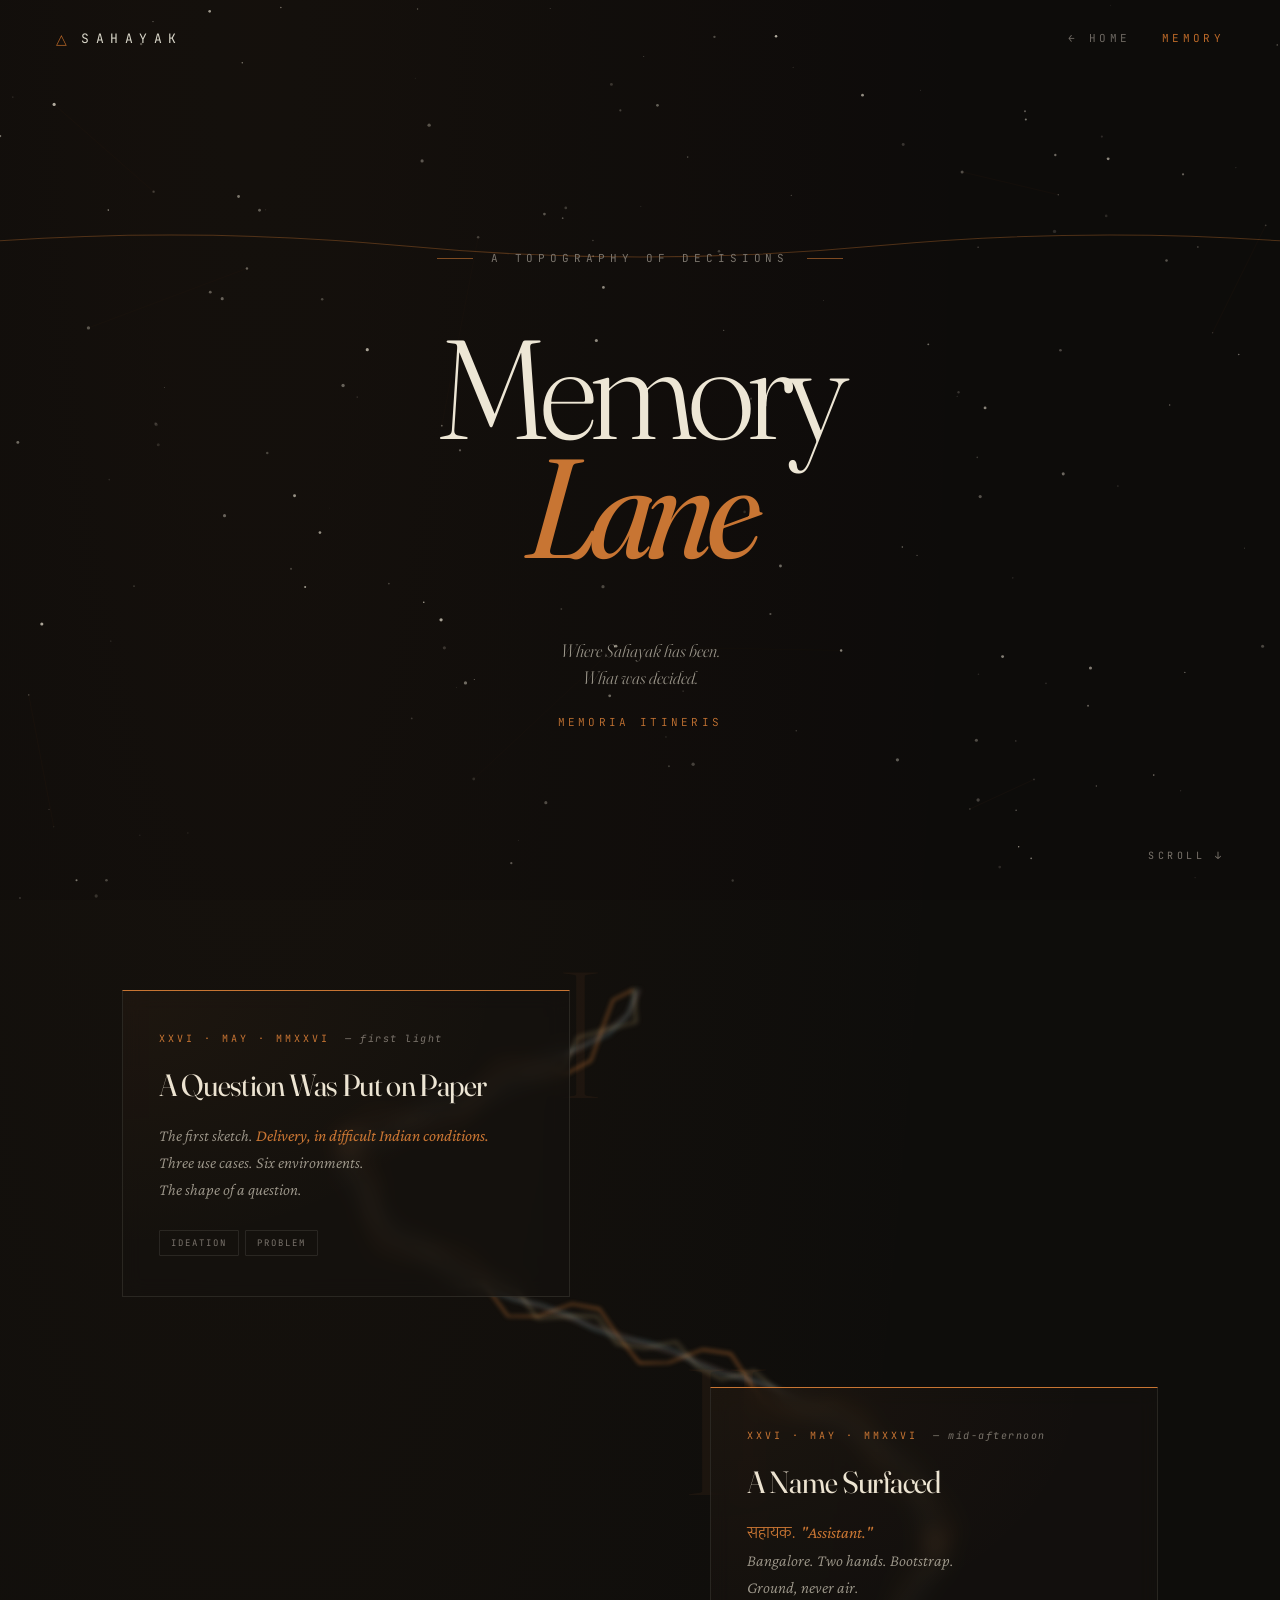
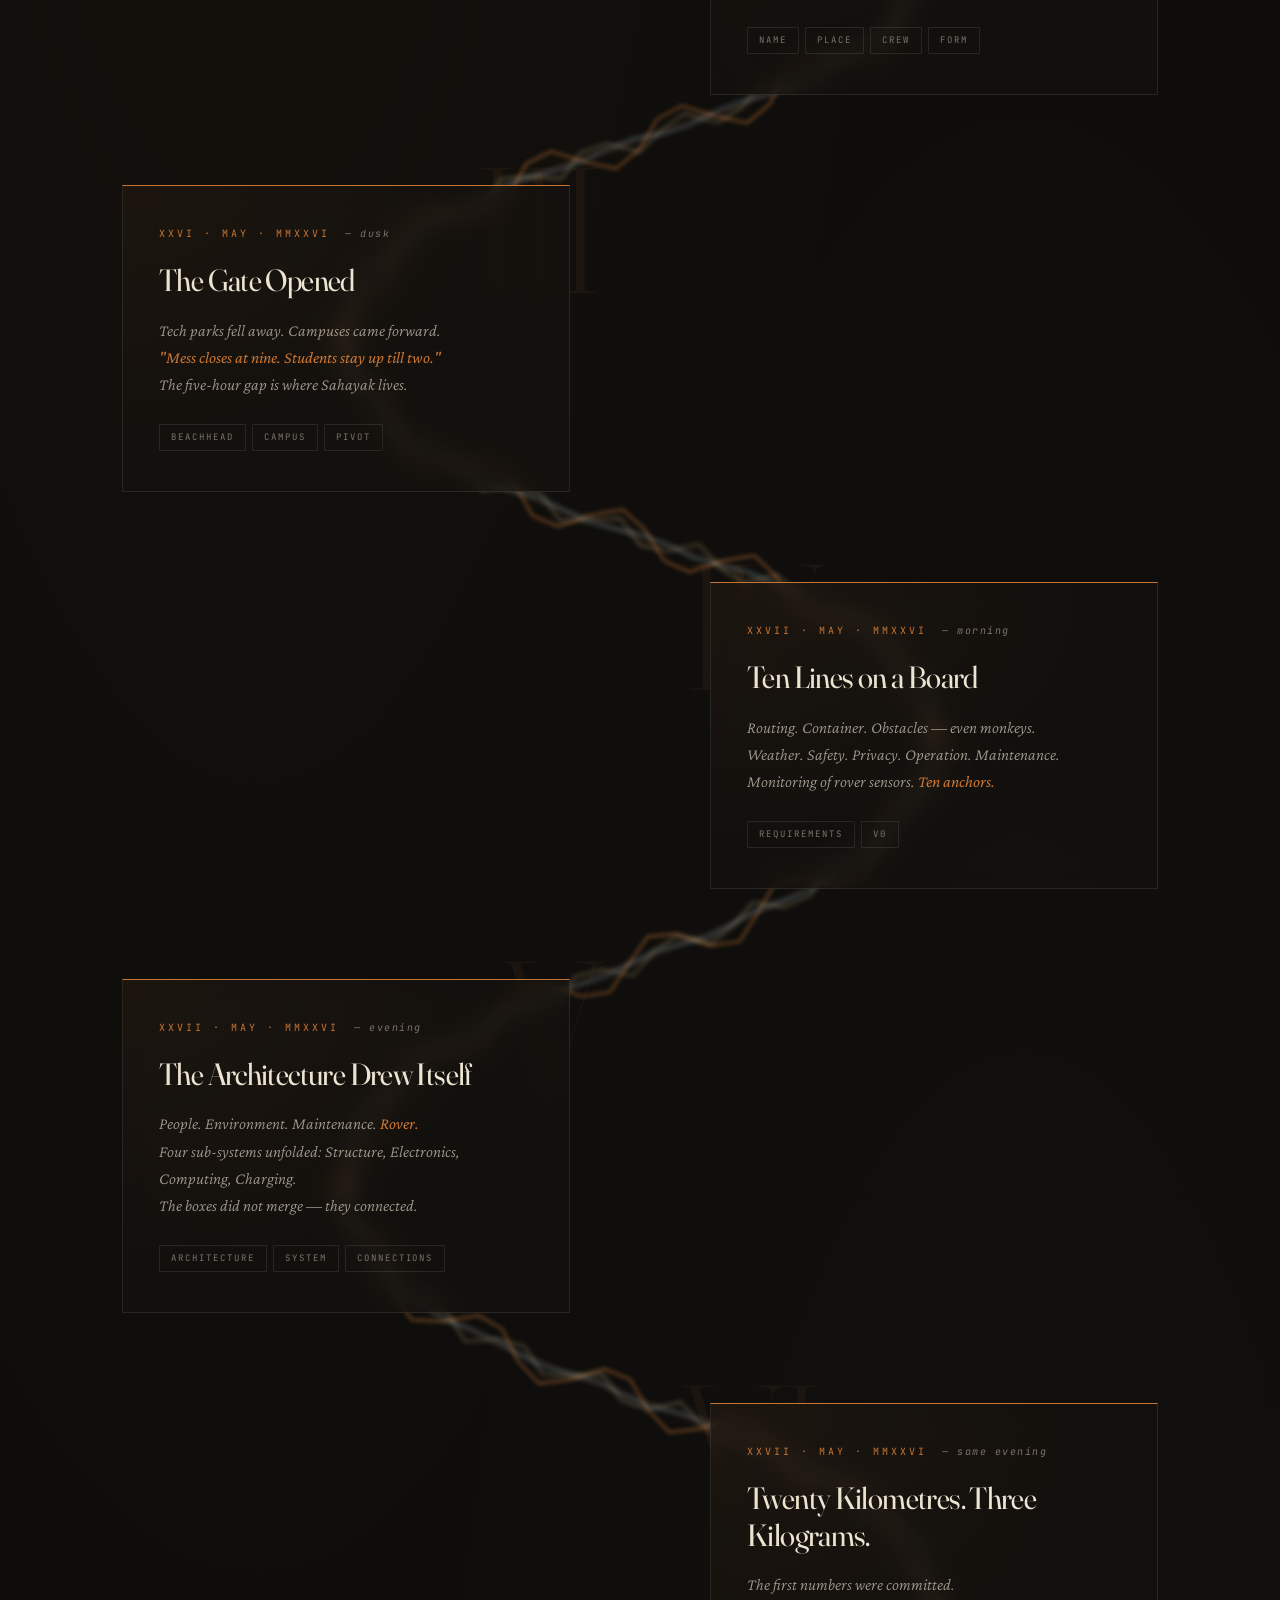
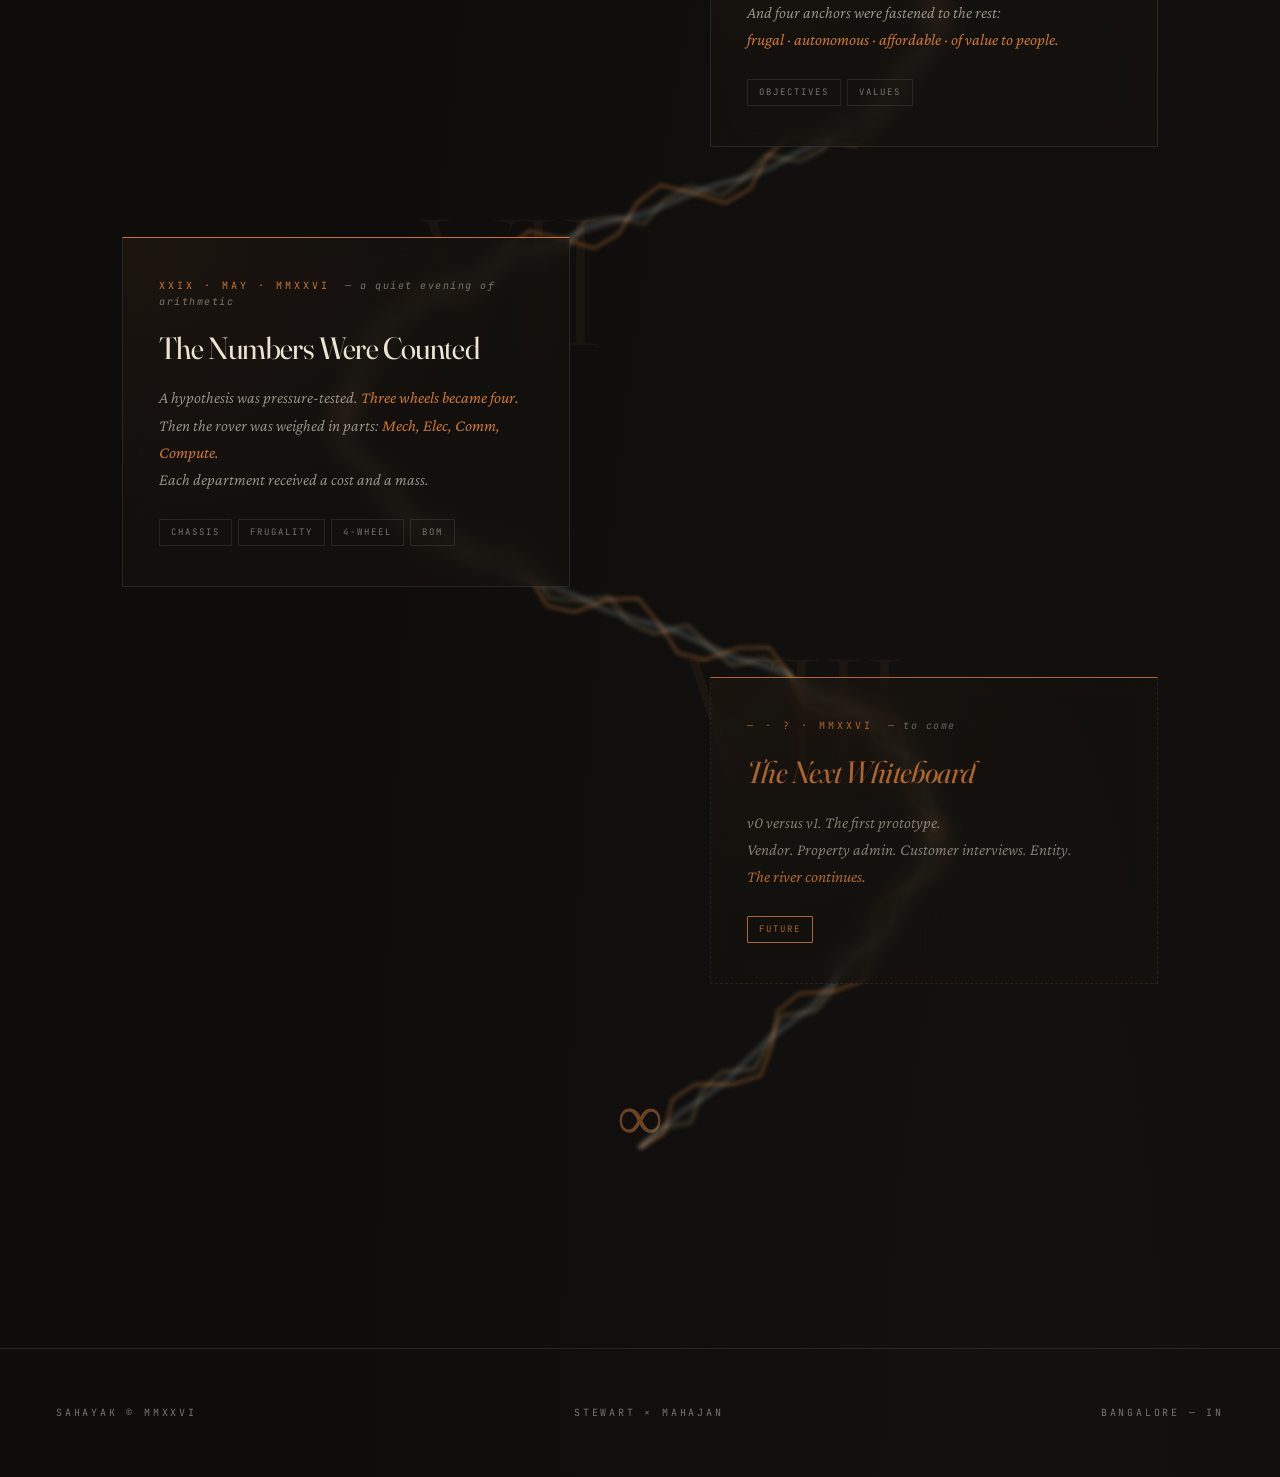
==== commit d6fbb13b: "Memory Lane: add Milestone VII 'The Numbers Were Counted' (WB04 + chassis research synthesis); push " ====
--- a/timeline.html
+++ b/timeline.html
@@ -156,14 +156,33 @@
       </div>
     </article>
 
-    <article class="milestone left future" data-index="7">
+    <article class="milestone left" data-index="7">
       <div class="numeral" aria-hidden="true">VII</div>
+      <div class="milestone-card">
+        <div class="milestone-date">XXIX&nbsp;·&nbsp;MAY&nbsp;·&nbsp;MMXXVI <span class="moment">— a quiet evening of arithmetic</span></div>
+        <h3 class="milestone-title">The Numbers Were Counted</h3>
+        <p class="milestone-body">
+          A hypothesis was pressure-tested. <em>Three wheels became four.</em><br>
+          Then the rover was weighed in parts: <em>Mech, Elec, Comm, Compute.</em><br>
+          Each department received a cost and a mass.
+        </p>
+        <div class="milestone-tags">
+          <span class="tag">chassis</span>
+          <span class="tag">frugality</span>
+          <span class="tag">4-wheel</span>
+          <span class="tag">BOM</span>
+        </div>
+      </div>
+    </article>
+
+    <article class="milestone right future" data-index="8">
+      <div class="numeral" aria-hidden="true">VIII</div>
       <div class="milestone-card future-card">
         <div class="milestone-date">—&nbsp;·&nbsp;?&nbsp;·&nbsp;MMXXVI <span class="moment">— to come</span></div>
         <h3 class="milestone-title">The Next Whiteboard</h3>
         <p class="milestone-body">
-          Vendor. Property admin. Fleet ops. Compliance.<br>
-          The Charging box waits to be unpacked.<br>
+          v0 versus v1. The first prototype.<br>
+          Vendor. Property admin. Customer interviews. Entity.<br>
           <em>The river continues.</em>
         </p>
         <div class="milestone-tags">
--- a/timeline.css
+++ b/timeline.css
@@ -171,23 +171,16 @@
   opacity: 0.18;
 }
 
-/* Glowing light streaks traveling along the path */
-.river .streak-halo {
-  fill: var(--accent);
-  filter: blur(7px);
-}
-
-.river .streak-core {
-  fill: #ffd9b0;
-  filter: blur(0.4px);
-}
-
-.river .streak-tail {
+/* Sinusoidal wave layers along the path — elegant multi-color, breathing amplitude */
+.river .wave {
   fill: none;
-  stroke: var(--accent);
   stroke-linecap: round;
-  filter: blur(2.5px);
-}
+  mix-blend-mode: screen;
+}
+.river .wave-1 { stroke: #C87533; stroke-width: 1.4; filter: blur(2px);   opacity: 0.85; }
+.river .wave-2 { stroke: #DCC287; stroke-width: 1.1; filter: blur(2.4px); opacity: 0.7;  }
+.river .wave-3 { stroke: #6FA0AE; stroke-width: 1.2; filter: blur(2.6px); opacity: 0.7;  }
+.river .wave-4 { stroke: #C68F7C; stroke-width: 1.0; filter: blur(2.8px); opacity: 0.6;  }
 
 /* === MILESTONES === */
 /* Default: visible. If JS runs, we add `.js` to <html> and hide-then-reveal. */
@@ -411,7 +404,7 @@
 
 .modal-content {
   position: relative;
-  max-width: 760px;
+  max-width: 900px;
   width: 100%;
   max-height: 88vh;
   overflow-y: auto;
@@ -420,7 +413,7 @@
     rgba(21, 19, 15, 0.95);
   border: 1px solid var(--muted-line);
   border-top: 2px solid var(--accent);
-  padding: 64px 64px 56px;
+  padding: 64px 56px 56px;
   transform: translateY(40px) scale(0.97);
   transition: transform 0.7s var(--ease);
   box-shadow: 0 30px 80px rgba(0, 0, 0, 0.5);
@@ -498,12 +491,12 @@
   color: var(--fg);
 }
 
-.modal-body section {
+.modal-body section.modal-section {
   margin-bottom: 32px;
   position: relative;
 }
 
-.modal-body section::before {
+.modal-body section.modal-section::before {
   content: '';
   position: absolute;
   left: -18px;
@@ -541,6 +534,194 @@
 .modal-body .devanagari-inline {
   font-family: 'Mukta', sans-serif;
   font-style: normal;
+}
+
+/* Lede + coda — poetic framing of the modal */
+.modal-lede {
+  font-family: 'Fraunces', serif;
+  font-style: italic;
+  font-weight: 300;
+  font-variation-settings: "opsz" 144;
+  font-size: clamp(18px, 1.6vw, 22px);
+  line-height: 1.5;
+  color: var(--fg);
+  margin-bottom: 32px;
+  letter-spacing: -0.005em;
+}
+
+.modal-lede em { color: var(--accent); font-weight: 400; }
+
+.modal-coda {
+  font-family: 'Fraunces', serif;
+  font-style: italic;
+  font-weight: 300;
+  font-variation-settings: "opsz" 144;
+  font-size: 16px;
+  line-height: 1.5;
+  color: var(--muted);
+  margin-top: 28px;
+  padding-top: 24px;
+  border-top: 1px dashed var(--muted-line);
+}
+
+.modal-coda em { color: var(--accent); font-style: italic; }
+
+/* In-modal diagram */
+.modal-diagram {
+  margin: 8px 0 36px;
+  padding: 20px 8px 14px;
+  background:
+    linear-gradient(135deg, rgba(200, 117, 51, 0.04), transparent 70%),
+    rgba(14, 13, 11, 0.5);
+  border: 1px solid var(--muted-line);
+  border-radius: 0;
+  position: relative;
+  overflow: hidden;
+}
+
+.modal-diagram::before {
+  content: '✦ DIAGRAM';
+  position: absolute;
+  top: 8px;
+  left: 12px;
+  font-family: 'JetBrains Mono', monospace;
+  font-size: 8px;
+  letter-spacing: 0.35em;
+  color: var(--accent);
+  opacity: 0.7;
+}
+
+.modal-diagram svg {
+  width: 100%;
+  height: auto;
+  display: block;
+  max-height: 540px;
+}
+
+/* Architecture / decomposition diagram needs more vertical room */
+.modal-diagram.diagram-wide {
+  padding: 28px 6px 16px;
+  overflow-x: auto;
+}
+
+.modal-diagram.diagram-wide svg {
+  min-width: 760px;
+  max-height: 560px;
+}
+
+.diagram-caption {
+  font-family: 'Crimson Pro', serif;
+  font-style: italic;
+  font-size: 13px;
+  color: var(--muted);
+  text-align: center;
+  margin-top: 8px;
+  padding: 0 16px;
+}
+
+/* Decisions list — scannable bullets, not poetic prose */
+.decision-list {
+  list-style: none;
+  padding: 0;
+  margin: 0;
+}
+
+.decision-list li {
+  font-family: 'Crimson Pro', serif;
+  font-size: 16px;
+  line-height: 1.55;
+  color: var(--fg-dim);
+  padding: 10px 0 10px 24px;
+  position: relative;
+  border-bottom: 1px solid rgba(237, 230, 213, 0.06);
+}
+
+.decision-list li:last-child { border-bottom: none; }
+
+.decision-list li::before {
+  content: '→';
+  position: absolute;
+  left: 0;
+  top: 10px;
+  color: var(--accent);
+  font-family: 'JetBrains Mono', monospace;
+  font-size: 13px;
+}
+
+.decision-list li strong {
+  color: var(--fg);
+  font-weight: 500;
+  font-family: 'Fraunces', serif;
+  font-variation-settings: "opsz" 144;
+  letter-spacing: -0.005em;
+}
+
+.decision-list li em {
+  color: var(--accent);
+  font-style: italic;
+}
+
+/* Links to GitHub reports */
+.link-list {
+  list-style: none;
+  padding: 0;
+  margin: 0;
+}
+
+.link-list li { margin: 4px 0; }
+
+.link-list a {
+  display: flex;
+  align-items: baseline;
+  gap: 10px;
+  padding: 10px 14px;
+  border: 1px solid var(--muted-line);
+  border-left: 2px solid var(--accent);
+  font-family: 'JetBrains Mono', monospace;
+  font-size: 11px;
+  letter-spacing: 0.05em;
+  color: var(--fg-dim);
+  background: none;
+  transition: all 0.4s var(--ease);
+  text-decoration: none;
+}
+
+.link-list a:hover {
+  background: rgba(200, 117, 51, 0.08);
+  color: var(--fg);
+  border-left-color: var(--accent);
+  border-color: var(--accent-soft);
+  transform: translateX(2px);
+}
+
+.link-list .link-icon {
+  color: var(--accent);
+  font-family: 'Fraunces', serif;
+  font-size: 14px;
+  font-weight: 400;
+}
+
+.link-list .link-path {
+  flex: 1;
+  word-break: break-all;
+}
+
+.link-list .link-label {
+  color: var(--muted);
+  font-style: italic;
+  margin-left: 8px;
+  font-family: 'Crimson Pro', serif;
+  font-size: 12px;
+}
+
+.link-note {
+  font-family: 'JetBrains Mono', monospace;
+  font-size: 9px;
+  letter-spacing: 0.15em;
+  color: var(--muted);
+  margin-top: 14px;
+  font-style: italic;
+  text-transform: none;
 }
 
 .modal-tags {
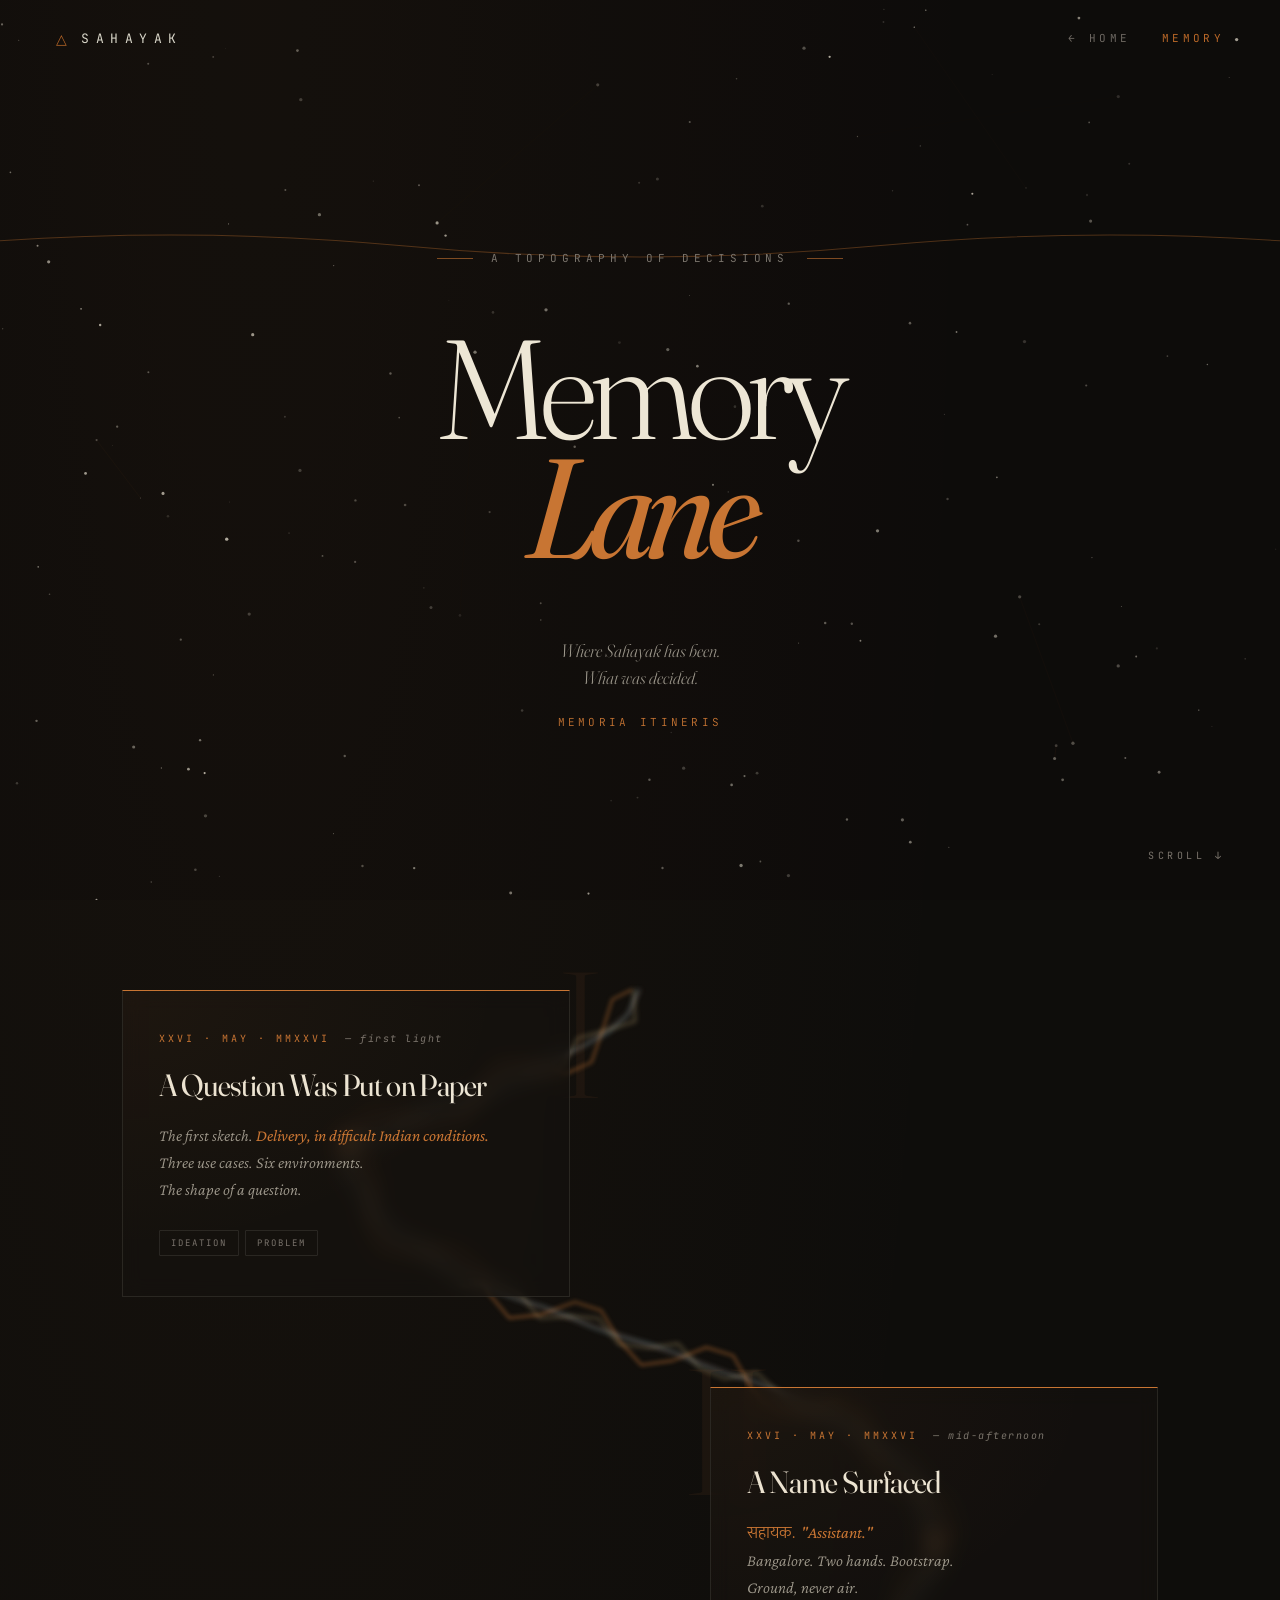
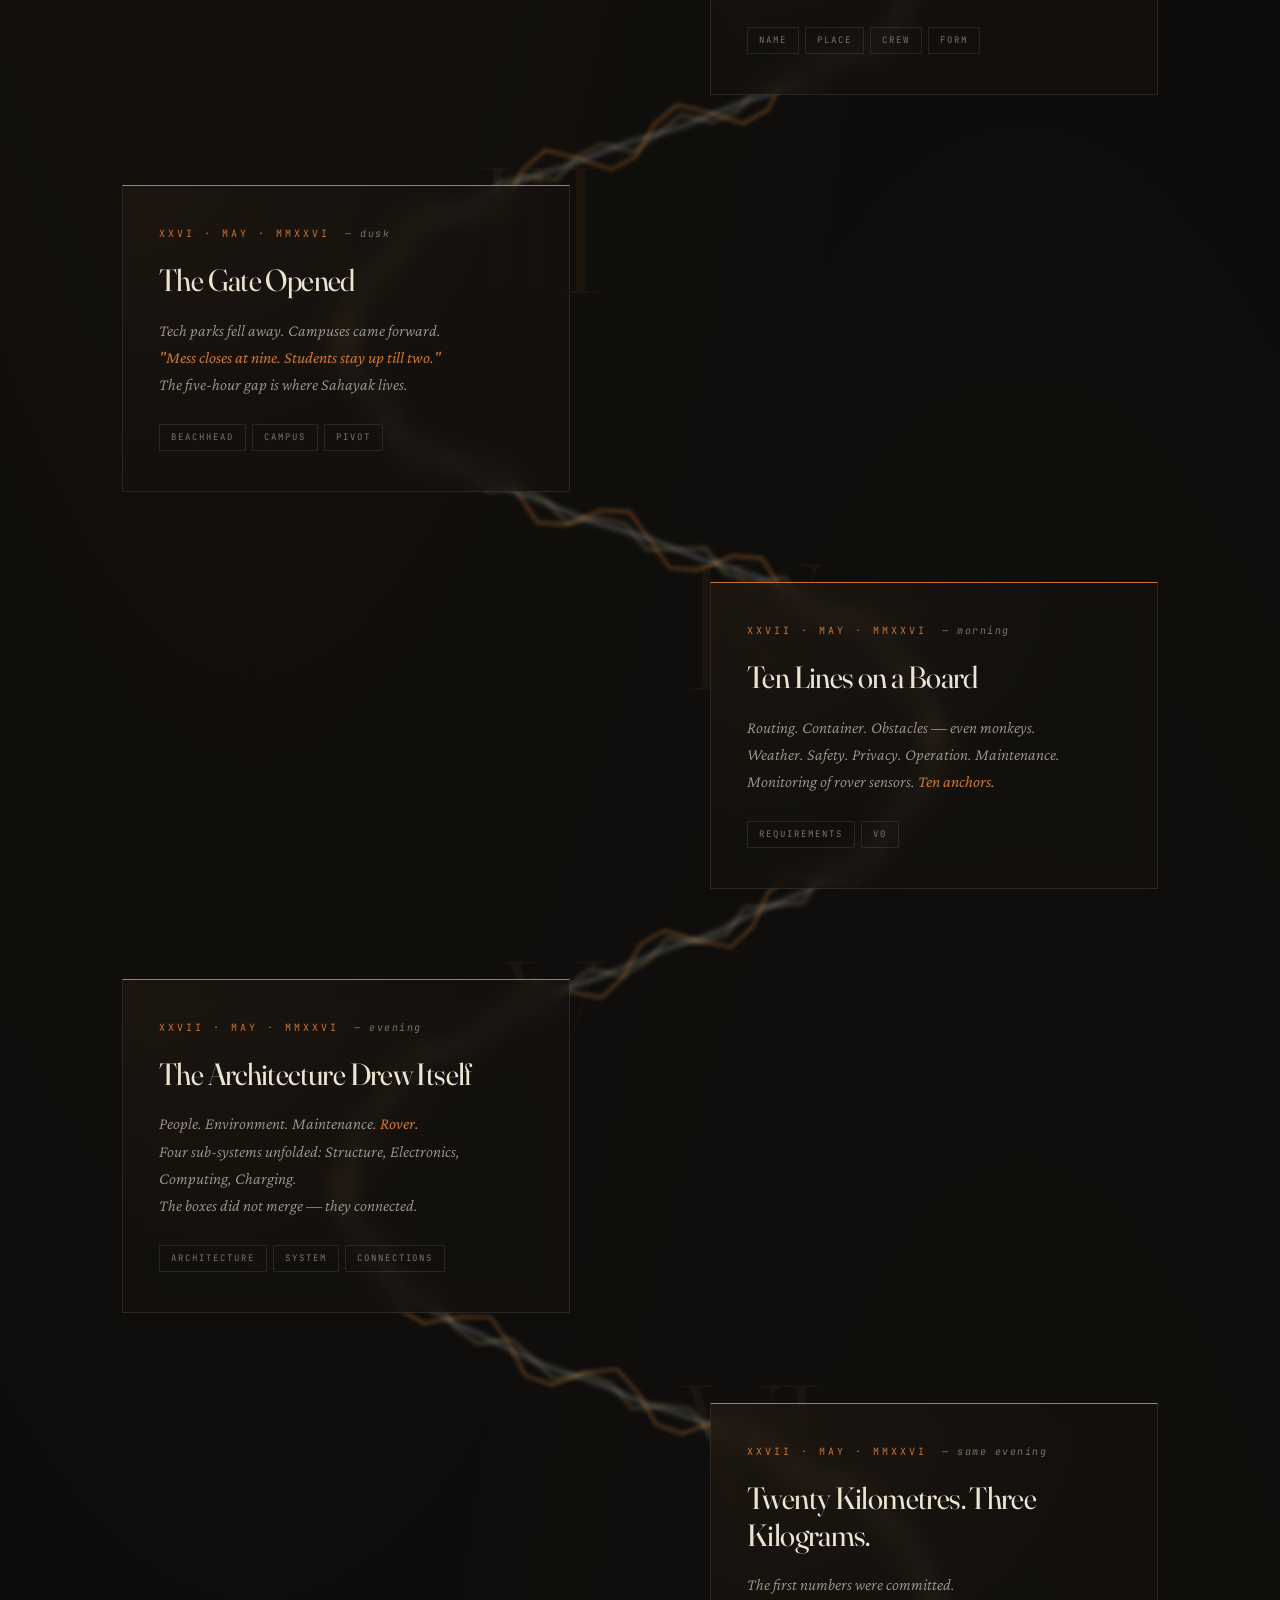
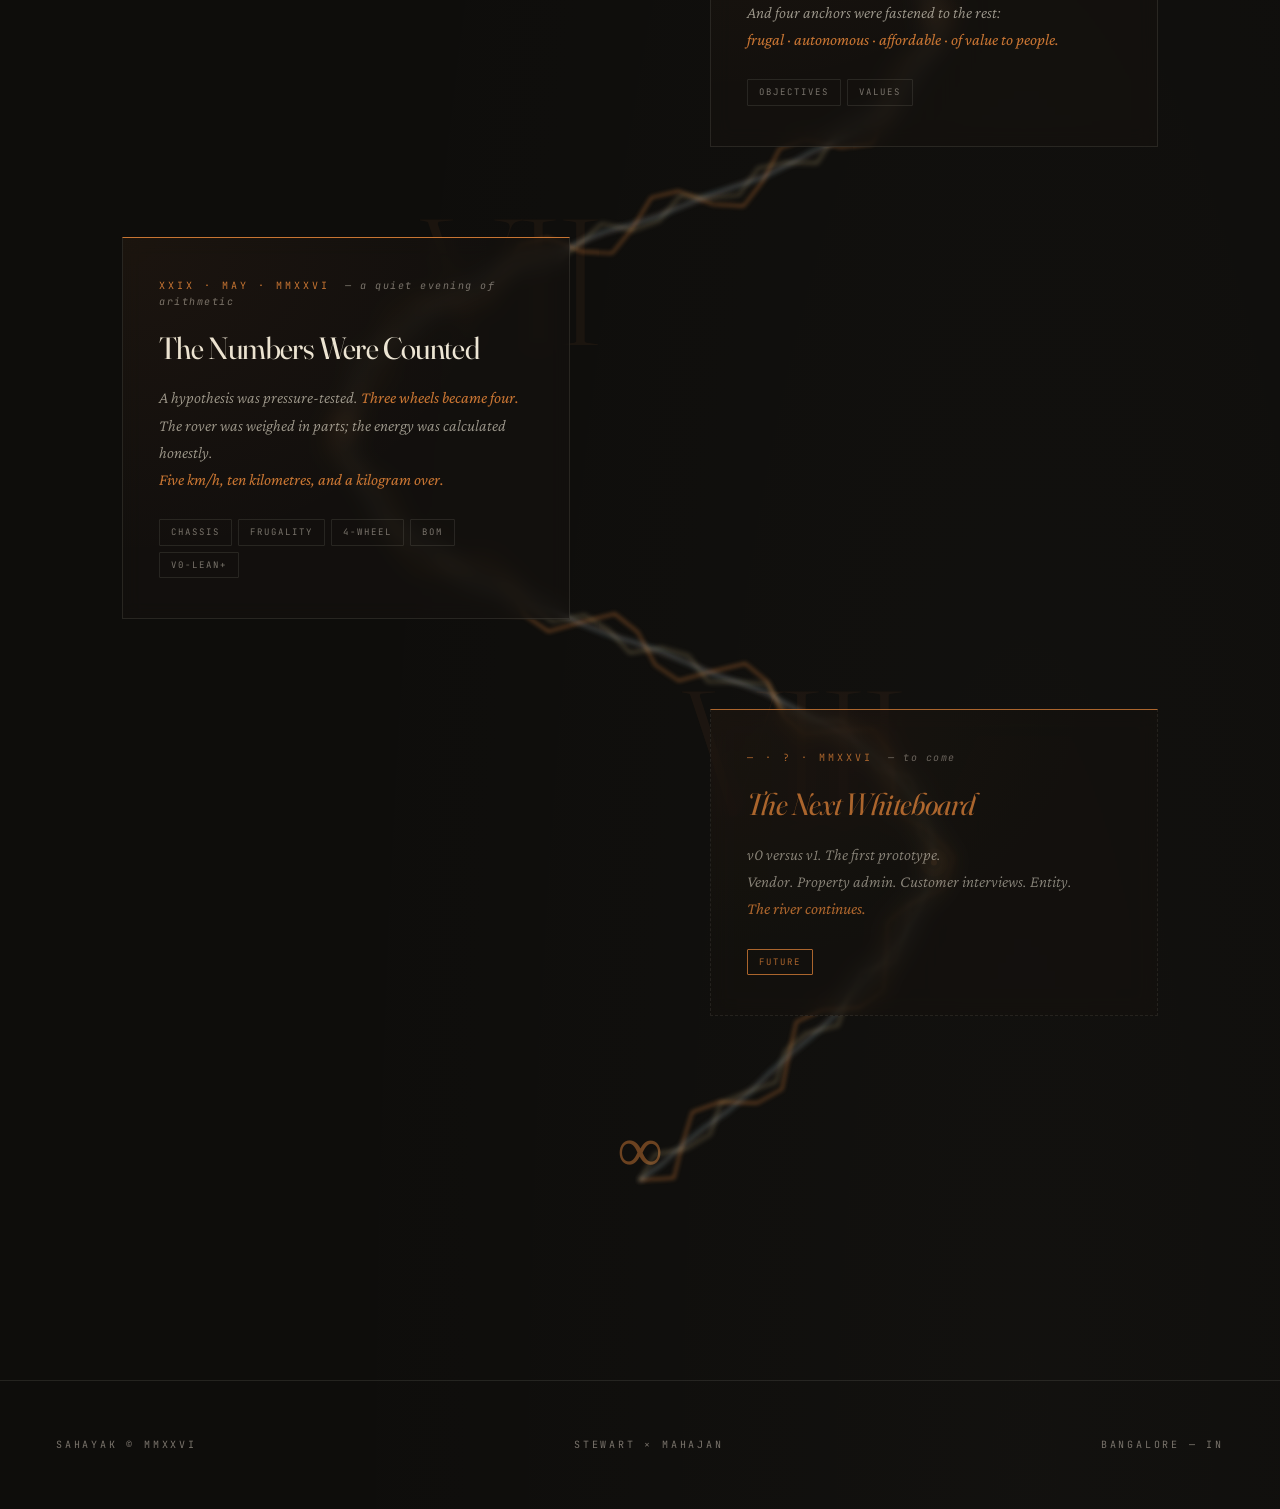
==== commit d56687d3: "Memory Lane VII refined: v0 lean+ outcome (5 km/h × 10 km @ ~₹76-88k / 13 kg empty / 16 kg laden); h" ====
--- a/timeline.html
+++ b/timeline.html
@@ -163,14 +163,15 @@
         <h3 class="milestone-title">The Numbers Were Counted</h3>
         <p class="milestone-body">
           A hypothesis was pressure-tested. <em>Three wheels became four.</em><br>
-          Then the rover was weighed in parts: <em>Mech, Elec, Comm, Compute.</em><br>
-          Each department received a cost and a mass.
+          The rover was weighed in parts; the energy was calculated honestly.<br>
+          <em>Five km/h, ten kilometres, and a kilogram over.</em>
         </p>
         <div class="milestone-tags">
           <span class="tag">chassis</span>
           <span class="tag">frugality</span>
           <span class="tag">4-wheel</span>
           <span class="tag">BOM</span>
+          <span class="tag">v0-lean+</span>
         </div>
       </div>
     </article>
